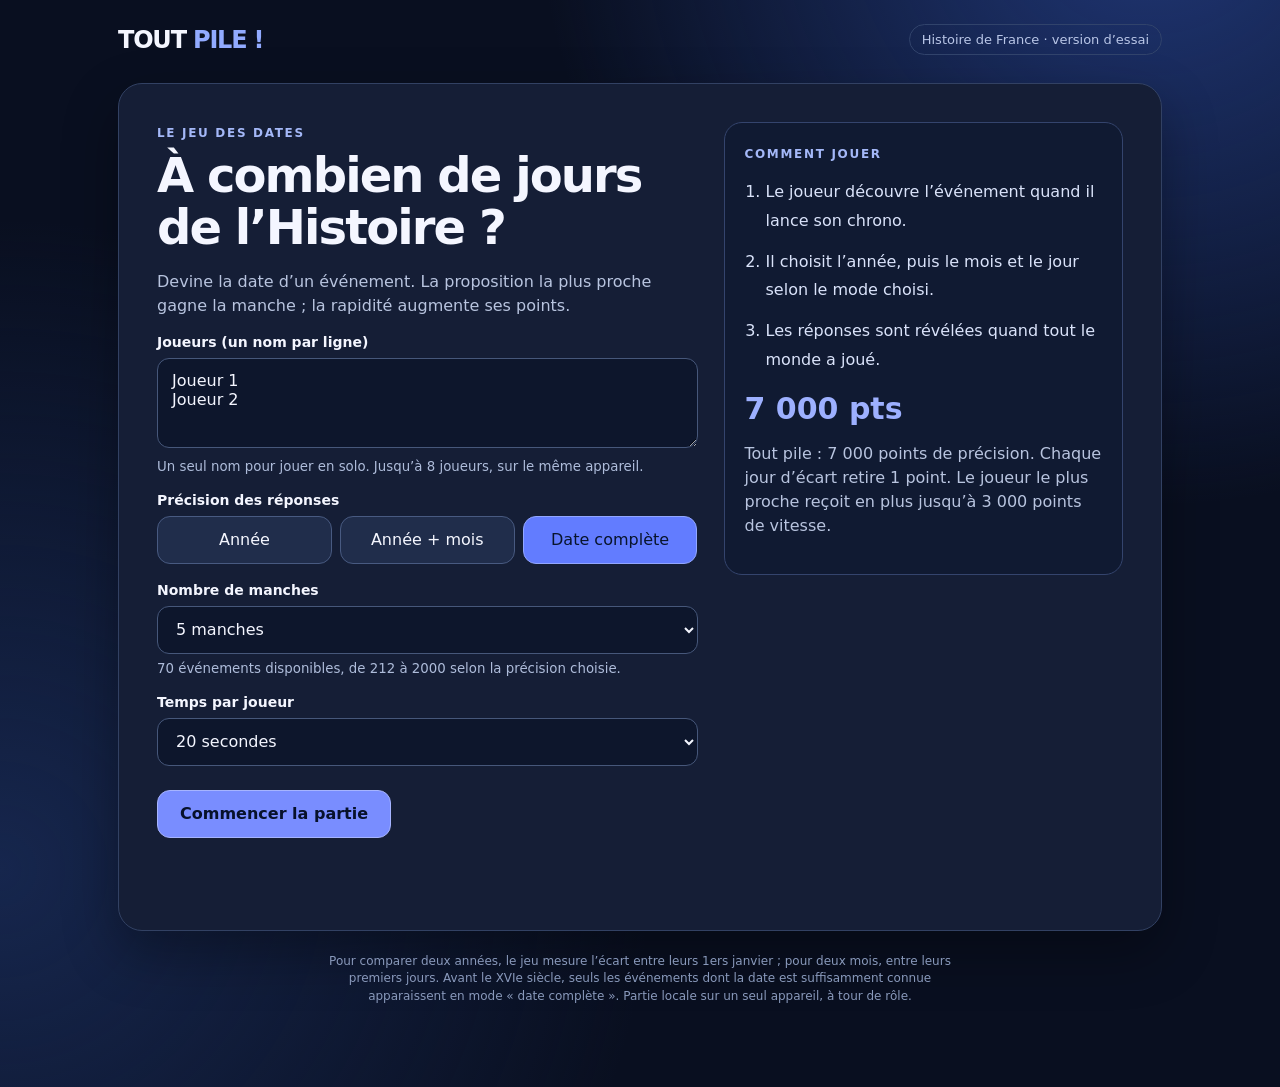
==== index.html @ 77038300 "Ajouter Tout pile avec 79 événements historiques sourcés" ====
<!doctype html>
<html lang="fr">
<head>
<meta charset="utf-8">
<meta name="viewport" content="width=device-width, initial-scale=1">
<title>Tout pile ! — Le jeu des dates de l’histoire de France</title>
<style>
:root{color-scheme:dark;font-family:Inter,system-ui,-apple-system,"Segoe UI",sans-serif;background:#090f20;color:#f4f6ff;font-synthesis:none}
*{box-sizing:border-box}body{margin:0;min-width:320px;background:radial-gradient(circle at 90% -10%,#203777 0,transparent 37%),radial-gradient(circle at 0 80%,#16264d 0,transparent 42%),#090f20;min-height:100vh}
button,input,select,textarea{font:inherit}button{cursor:pointer}button:disabled{cursor:not-allowed;opacity:.42}button:focus-visible,input:focus-visible,select:focus-visible,textarea:focus-visible{outline:3px solid #9db5ff;outline-offset:2px}
main{max-width:1080px;margin:auto;padding:24px 18px 60px}.mast{display:flex;align-items:center;justify-content:space-between;gap:12px;margin-bottom:28px}.logo{font-weight:900;font-size:24px;letter-spacing:-.05em}.logo b{color:#91aaff}.tag{font-size:13px;color:#b9c6e7;border:1px solid #31436b;border-radius:999px;padding:7px 12px}
.screen{display:none}.screen.active{display:block}.panel{background:#151e36;border:1px solid #324163;border-radius:24px;box-shadow:0 22px 55px #0005;padding:clamp(20px,4vw,38px)}h1{font-size:clamp(29px,5vw,48px);line-height:1.09;letter-spacing:-.04em;margin:8px 0 15px}h2{font-size:clamp(25px,4vw,36px);line-height:1.14;letter-spacing:-.035em;margin:10px 0 22px}h3{font-size:19px;margin:0 0 14px}.muted{color:#b8c4df;line-height:1.5}.eyebrow{text-transform:uppercase;letter-spacing:.14em;color:#a4b8f8;font-size:12px;font-weight:800}.cols{display:grid;grid-template-columns:minmax(0,1.15fr) minmax(260px,.85fr);gap:26px;align-items:start}.fields{display:grid;gap:18px}.field label{display:block;font-size:14px;font-weight:750;margin-bottom:8px}.field small{display:block;color:#aebcda;margin-top:7px}.field input,.field textarea,.field select{width:100%;color:#f4f6ff;background:#0d162c;border:1px solid #46577a;border-radius:12px;padding:12px 14px;min-height:48px}.field textarea{height:90px;resize:vertical}.options{display:grid;grid-template-columns:repeat(3,minmax(0,1fr));gap:8px}.chip,.key,.part,.secondary,.primary{border-radius:13px;border:1px solid #485a81;background:#202d4b;color:#f5f7ff;min-height:48px;padding:10px 12px;transition:background .14s,transform .14s}.chip:hover,.key:hover,.part:hover,.secondary:hover{background:#30416c}.chip[aria-pressed=true],.part[aria-pressed=true],.key[aria-pressed=true]{background:#627cff;border-color:#91a6ff;color:#08142c}.primary{background:#798dff;border:1px solid #a6b4ff;color:#07112b;font-weight:850;padding:12px 22px}.primary:hover{background:#9baaff}.secondary{font-weight:700}.actions{display:flex;flex-wrap:wrap;gap:10px;margin-top:24px;align-items:center}.intro-card{background:#101a32;border:1px solid #34446d;border-radius:18px;padding:20px}.intro-card ol{padding-left:21px;line-height:1.8;color:#dae3fa}.intro-card li+li{margin-top:12px}.score-sample{font-size:30px;font-weight:900;color:#9db0ff}.counterline{display:flex;flex-wrap:wrap;gap:10px;justify-content:space-between;align-items:center;color:#bdc9e7;font-size:14px}.event{font-size:clamp(26px,5vw,48px);font-weight:850;line-height:1.14;letter-spacing:-.035em;max-width:780px;margin:22px 0 30px}.center{max-width:650px;margin:0 auto}.ready{text-align:center;padding:55px 10px}.ready .avatar{display:grid;place-items:center;width:76px;height:76px;border-radius:24px;background:#304577;margin:0 auto 18px;font-size:33px}.ready p{max-width:490px;margin:0 auto 24px}.ready strong{color:#fff}.game-head{display:flex;justify-content:space-between;gap:15px;align-items:flex-start;flex-wrap:wrap}.time{font-variant-numeric:tabular-nums;font-size:28px;font-weight:900;color:#b7c6ff}.time.urgent{color:#ffadab}.meter{height:9px;border-radius:99px;background:#34415f;overflow:hidden;margin:16px 0 12px}.meter-fill{height:100%;width:100%;background:#8fa3ff;transition:width .1s linear}.meter-fill.urgent{background:#fb8687}.score-ceiling{text-align:right;font-variant-numeric:tabular-nums;color:#b9c8ef;font-size:14px}.score-ceiling strong{color:#f5f7ff}.parts{display:grid;grid-template-columns:repeat(3,minmax(0,1fr));gap:9px;margin:20px 0}.part{text-align:left;display:flex;flex-direction:column;gap:5px}.part span{color:inherit;opacity:.75;font-size:13px}.part b{font-size:20px;white-space:nowrap;overflow:hidden;text-overflow:ellipsis}.picker{background:#101a31;border:1px solid #334365;border-radius:20px;padding:16px}.picker p{margin:0 0 15px;font-weight:700}.grid{display:grid;gap:8px}.grid.year{grid-template-columns:repeat(3,minmax(0,1fr));max-width:350px;margin:auto}.grid.month{grid-template-columns:repeat(4,minmax(0,1fr))}.grid.day{grid-template-columns:repeat(7,minmax(0,1fr))}.key{font-weight:750;font-size:18px;min-width:0}.month .key{font-size:14px}.day .key{padding:8px 2px}.grid .key[data-soft]{font-size:14px;font-weight:650}.game-bottom{display:flex;justify-content:space-between;align-items:center;gap:12px;flex-wrap:wrap;margin-top:18px}.feedback{color:#ffb9b9;font-weight:700;min-height:1.4em}.pill{border:1px solid #4b619a;background:#273c74;color:#dce6ff;padding:5px 10px;border-radius:99px;font-size:13px;font-weight:800}.results-table{width:100%;border-collapse:collapse;margin-top:10px}.results-table th,.results-table td{padding:12px 8px;border-bottom:1px solid #344361;text-align:left}.results-table th{color:#afbede;font-size:13px}.results-table td:last-child,.results-table th:last-child{text-align:right;font-variant-numeric:tabular-nums}.results-table tr.winner{background:#293e64}.results-table .who{font-weight:750}.result-note{margin:12px 0;color:#b7c5e1}.answer{font-size:clamp(29px,6vw,52px);font-weight:900;color:#b3c1ff;letter-spacing:-.04em}.source{font-size:13px;color:#aebfe6}.source a{color:#aebfff}.board{display:flex;gap:7px;flex-wrap:wrap;margin-top:24px}.board span{background:#202e50;border:1px solid #455984;border-radius:99px;padding:8px 12px;color:#d9e3fa;font-variant-numeric:tabular-nums}.board b{color:white}.final-crown{font-size:45px;margin:4px 0 8px}.foot{text-align:center;color:#8999bb;font-size:12px;margin:22px auto;max-width:660px;line-height:1.45}
@media(max-width:700px){.cols{grid-template-columns:1fr}.intro-card{display:none}.grid.month{grid-template-columns:repeat(3,minmax(0,1fr))}.grid.day{grid-template-columns:repeat(7,minmax(0,1fr))}.mast{margin-bottom:18px}}
@media(max-width:420px){main{padding:12px 10px 40px}.panel{border-radius:17px;padding:17px}.tag{font-size:11px}.chip{font-size:13px;padding:8px 5px}.grid.day{grid-template-columns:repeat(5,minmax(0,1fr))}.grid.month{grid-template-columns:repeat(3,minmax(0,1fr))}.key{min-height:45px}.part{padding:9px 7px}.part b{font-size:17px}.results-table th,.results-table td{font-size:13px;padding:10px 4px}}
</style>
</head>
<body>
<main>
  <div class="mast"><div class="logo">TOUT <b>PILE !</b></div><span class="tag">Histoire de France · version d’essai</span></div>
  <section id="setup" class="screen active" aria-label="Préparer une partie">
    <div class="panel cols"><div><span class="eyebrow">Le jeu des dates</span><h1>À combien de jours de l’Histoire ?</h1><p class="muted">Devine la date d’un événement. La proposition la plus proche gagne la manche ; la rapidité augmente ses points.</p>
      <div class="fields">
        <div class="field"><label for="players">Joueurs (un nom par ligne)</label><textarea id="players" maxlength="180">Joueur 1
Joueur 2</textarea><small>Un seul nom pour jouer en solo. Jusqu’à 8 joueurs, sur le même appareil.</small></div>
        <div class="field"><label>Précision des réponses</label><div class="options" id="mode-options" role="group" aria-label="Précision des réponses"><button type="button" class="chip" data-mode="year" aria-pressed="false">Année</button><button type="button" class="chip" data-mode="month" aria-pressed="false">Année + mois</button><button type="button" class="chip" data-mode="day" aria-pressed="true">Date complète</button></div></div>
        <div class="field"><label for="round-count">Nombre de manches</label><select id="round-count"><option value="3">3 manches</option><option value="5" selected>5 manches</option><option value="8">8 manches</option><option value="12">12 manches</option></select><small id="bank-count"></small></div>
        <div class="field"><label for="duration">Temps par joueur</label><select id="duration"><option value="15">15 secondes</option><option value="20" selected>20 secondes</option><option value="30">30 secondes</option></select></div>
      </div><div class="actions"><button id="begin" class="primary" type="button">Commencer la partie</button></div><p class="feedback" id="setup-feedback" role="alert"></p>
    </div><aside class="intro-card"><span class="eyebrow">Comment jouer</span><ol><li>Le joueur découvre l’événement quand il lance son chrono.</li><li>Il choisit l’année, puis le mois et le jour selon le mode choisi.</li><li>Les réponses sont révélées quand tout le monde a joué.</li></ol><div class="score-sample">7 000 pts</div><p class="muted">Tout pile : 7 000 points de précision. Chaque jour d’écart retire 1 point. Le joueur le plus proche reçoit en plus jusqu’à 3 000 points de vitesse.</p></aside></div>
  </section>
  <section id="ready" class="screen" aria-label="Passage au joueur suivant"><div class="panel center ready"><div class="avatar" aria-hidden="true">⌛</div><span class="eyebrow" id="ready-progress"></span><h2 id="ready-player"></h2><p class="muted">L’événement est caché. Prends la souris, puis lance la manche quand tu es prêt. Le chrono démarre à cet instant.</p><button id="reveal" class="primary" type="button">Découvrir l’événement</button></div></section>
  <section id="game" class="screen" aria-label="Répondre à la question"><div class="panel center">
    <div class="game-head"><div><span class="eyebrow" id="game-progress"></span><div class="muted" id="game-player"></div></div><div class="time" id="time" aria-label="Temps restant">20,0 s</div></div>
    <div class="meter" role="progressbar" aria-label="Temps restant" aria-valuemin="0" aria-valuemax="20" aria-valuenow="20" id="meter"><div class="meter-fill" id="meter-fill"></div></div><div class="score-ceiling">Maximum si tout pile : <strong id="ceiling">10 000</strong> pts</div>
    <div class="event" id="event"></div><div class="parts" id="parts"><button type="button" class="part" data-part="year" aria-pressed="true"><span>Année</span><b id="year-value">· · · ·</b></button><button type="button" class="part" data-part="month" aria-pressed="false"><span>Mois</span><b id="month-value">—</b></button><button type="button" class="part" data-part="day" aria-pressed="false"><span>Jour</span><b id="day-value">—</b></button></div>
    <div class="picker"><p id="picker-label"></p><div class="grid year" id="picker-grid"></div></div>
    <div class="game-bottom"><span class="muted" id="mode-hint"></span><button id="submit" class="primary" type="button" disabled>Valider ma réponse</button></div><div class="feedback" id="game-feedback" role="alert"></div>
  </div></section>
  <section id="reveal-screen" class="screen" aria-label="Résultats de la manche"><div class="panel"><span class="eyebrow" id="reveal-progress"></span><h2 id="reveal-event"></h2><div class="muted">La bonne réponse</div><div class="answer" id="answer"></div><p class="source" id="source"></p><h3>Résultats de la manche</h3><div style="overflow-x:auto"><table class="results-table"><thead><tr><th>Joueur</th><th>Proposition</th><th>Écart</th><th>Points</th></tr></thead><tbody id="results-body"></tbody></table></div><p class="result-note" id="result-note"></p><div class="board" id="board"></div><div class="actions"><button id="next" class="primary" type="button">Manche suivante</button><button class="secondary restart" type="button">Nouvelle partie</button></div></div></section>
  <section id="final" class="screen" aria-label="Classement final"><div class="panel center"><div class="final-crown" aria-hidden="true">🏆</div><span class="eyebrow">Partie terminée</span><h2 id="final-title"></h2><div style="overflow-x:auto"><table class="results-table"><thead><tr><th>Place</th><th>Joueur</th><th>Points</th></tr></thead><tbody id="final-body"></tbody></table></div><div class="actions"><button class="primary restart" type="button">Rejouer</button></div></div></section>
  <p class="foot">Pour comparer deux années, le jeu mesure l’écart entre leurs 1ers janvier ; pour deux mois, entre leurs premiers jours. Avant le XVIe siècle, seuls les événements dont la date est suffisamment connue apparaissent en mode « date complète ». Partie locale sur un seul appareil, à tour de rôle.</p>
</main>
<script>
(()=>{'use strict';
const MONTHS=['janvier','février','mars','avril','mai','juin','juillet','août','septembre','octobre','novembre','décembre'];
const EVENTS=[
{title:'Édit de Caracalla accordant la citoyenneté romaine aux hommes libres de l’Empire, y compris en Gaule',date:[212,null,null],url:'https://catalogue.bnf.fr/ark:/12148/cb12515366g'},
{title:'Bataille des Champs catalauniques en Gaule contre les Huns',date:[451,null,null],url:'https://actions-recherche.bnf.fr/bnf/anirw3.nsf/IX01/A2016000283_les-temps-merovingiens'},
{title:'Victoire de Clovis à la bataille de Vouillé',date:[507,null,null],url:'https://catalogue.bnf.fr/ark:/12148/cb427528569'},
{title:'Couronnement impérial de Charlemagne à Rome',date:[800,12,25],url:'https://expositions.bnf.fr/rouge/bande/grand/116.htm'},
{title:'Traité de Verdun partageant l’Empire carolingien',date:[843,8,null],url:'https://catalogue.bnf.fr/ark:/12148/cb12011222r'},
{title:'Élection d’Hugues Capet comme roi des Francs',date:[987,6,null],url:'https://catalogue.bnf.fr/ark:/12148/cb12011222r'},
{title:'Victoire de Philippe Auguste à Bouvines',date:[1214,7,27],url:'https://catalogue.bnf.fr/ark:/12148/cb119864858'},
{title:'Levée du siège d’Orléans par les forces de Jeanne d’Arc',date:[1429,5,8],url:'https://gallica.bnf.fr/ark:/12148/bpt6k5492922r.pdf'},
{title:'Sacre de Charles VII à Reims',date:[1429,7,17],url:'https://gallica.bnf.fr/ark:/12148/bpt6k5492922r.pdf'},
{title:'Exécution de Jeanne d’Arc à Rouen',date:[1431,5,30],url:'https://essentiels.bnf.fr/fr/article/6e6e48ab-6af5-4e58-8167-e2914a0b0098-guerre-cent-ans'},
{title:'Victoire française à la bataille de Castillon',date:[1453,7,17],url:'https://catalogue.bnf.fr/ark:/12148/cb11943274h'},
{title:'Ordonnance de Villers-Cotterêts sur la langue des actes de justice',date:[1539,null,null],url:'https://www.assemblee-nationale.fr/dyn/docs/PIONANR5L15B4003.raw'},
{title:'Début du massacre de la Saint-Barthélemy à Paris',date:[1572,8,24],url:'https://catalogue.bnf.fr/ark:/12148/cb459357443'},
{title:'Édit de Nantes signé par Henri IV',date:[1598,4,null],url:'https://www.assemblee-nationale.fr/histoire/eglise-etat/edit-nantes.asp'},
{title:'Installation de la Cour de Louis XIV à Versailles',date:[1682,5,6],url:'https://www.chateauversailles.fr/decouvrir/histoire/grandes-dates/versailles-capitale-royaume'},
{title:'Mort de Louis XIV à Versailles',date:[1715,9,1],url:'https://www.chateauversailles.fr/decouvrir/histoire/les-grandes-dates/mort-louis-xiv'},
{title:'Ouverture des États généraux à Versailles',date:[1789,5,5],url:'https://www.assemblee-nationale.fr/dyn/histoire-et-patrimoine/revolution-francaise/assemblee-nationale-constituante'},
{title:'Serment du Jeu de paume',date:[1789,6,20],url:'https://www2.assemblee-nationale.fr/decouvrir-l-assemblee/juniors/histoire/1789-1799-la-revolution-francaise'},
{title:'Prise de la Bastille à Paris',date:[1789,7,14],url:'https://www.elysee.fr/la-presidence/la-fete-nationale-du-14-juillet'},
{title:'Nuit de l’abolition des droits féodaux à l’Assemblée constituante',date:[1789,8,4],url:'https://www2.assemblee-nationale.fr/decouvrir-l-assemblee/juniors/histoire/1789-1799-la-revolution-francaise'},
{title:'Adoption de la Déclaration des droits de l’homme et du citoyen',date:[1789,8,26],url:'https://www.elysee.fr/la-presidence/la-declaration-des-droits-de-l-homme-et-du-citoyen'},
{title:'Adoption de la première Constitution française',date:[1791,9,3],url:'https://www2.assemblee-nationale.fr/decouvrir-l-assemblee/juniors/histoire/1789-1799-la-revolution-francaise'},
{title:'Abolition de la royauté par la Convention nationale',date:[1792,9,21],url:'https://www.assemblee-nationale.fr/dyn/histoire-et-patrimoine/revolution-francaise/la-convention-nationale-et-la-fin-de-la-royaute'},
{title:'Exécution du roi Louis XVI',date:[1793,1,21],url:'https://www2.assemblee-nationale.fr/decouvrir-l-assemblee/juniors/histoire/1789-1799-la-revolution-francaise'},
{title:'Coup d’État du 18 Brumaire de Napoléon Bonaparte',date:[1799,11,9],url:'https://www2.assemblee-nationale.fr/decouvrir-l-assemblee/juniors/histoire/1789-1799-la-revolution-francaise'},
{title:'Instauration du Premier Empire par sénatus-consulte',date:[1804,5,18],url:'https://www.assemblee-nationale.fr/dyn/histoire-et-patrimoine/consulat-et-premier-empire/du-consulat-a-l-empire'},
{title:'Sacre de Napoléon Ier à Notre-Dame de Paris',date:[1804,12,2],url:'https://www.assemblee-nationale.fr/dyn/histoire-et-patrimoine/consulat-et-premier-empire/du-consulat-a-l-empire'},
{title:'Fin de la monarchie de Juillet et abdication de Louis-Philippe',date:[1848,2,24],url:'https://www.assemblee-nationale.fr/gouv_parl/regimes.asp'},
{title:'Proclamation de la IIIe République',date:[1870,9,4],url:'https://www.elysee.fr/la-presidence/la-fete-nationale-du-14-juillet'},
{title:'Loi Jules Ferry rendant l’enseignement primaire public gratuit',date:[1881,6,16],url:'https://www.assemblee-nationale.fr/13/rapports/r0420.asp'},
{title:'Loi rendant l’instruction primaire obligatoire et laïque',date:[1882,3,28],url:'https://www.assemblee-nationale.fr/13/rapports/r0420.asp'},
{title:'Loi de séparation des Églises et de l’État',date:[1905,12,9],url:'https://www.assemblee-nationale.fr/dyn/histoire/separation-des-eglises-et-de-l-etat/1905-l-aboutissement-d-un-long-processus'},
{title:'Début de la bataille de Verdun',date:[1916,2,21],url:'https://www.cheminsdememoire.gouv.fr/fr/1916-02-21-debut-de-la-bataille-de-verdun'},
{title:'Signature de l’armistice mettant fin aux combats de la Première Guerre mondiale',date:[1918,11,11],url:'https://www.cheminsdememoire.gouv.fr/fr/memorial-de-l-armistice'},
{title:'Signature du traité de Versailles après la Première Guerre mondiale',date:[1919,6,28],url:'https://www.cheminsdememoire.gouv.fr/fr/1919-06-28-signature-versailles-dans-la-galerie-des-glaces-du-traite-de-paix-lalsace-lorraine-e'},
{title:'Signature des accords de Matignon lors du Front populaire',date:[1936,6,7],url:'https://www.vie-publique.fr/lettre_essentiel/37'},
{title:'Appel radiodiffusé du général de Gaulle depuis Londres',date:[1940,6,18],url:'https://www.cheminsdememoire.gouv.fr/fr/18-juin-1940-commemoration-de-l-appel-du-general-de-gaulle'},
{title:'Ordonnance accordant le droit de vote aux femmes françaises',date:[1944,4,21],url:'https://www.assemblee-nationale.fr/dyn/histoire-et-patrimoine/deuxieme-guerre-mondiale'},
{title:'Débarquement allié en Normandie',date:[1944,6,6],url:'https://www.cheminsdememoire.gouv.fr/fr/revue/1944-operation-overlord'},
{title:'Libération de Paris',date:[1944,8,25],url:'https://www.cheminsdememoire.gouv.fr/de/node/179'},
{title:'Signature de l’acte définitif de la capitulation allemande à Berlin',date:[1945,5,8],url:'https://www.cheminsdememoire.gouv.fr/fr/8-mai-1945-le-stylo-de-la-capitulation'},
{title:'Promulgation de la Constitution de la Ve République',date:[1958,10,4],url:'https://www.elysee.fr/la-presidence/les-institutions-de-la-cinquieme-republique'},
{title:'Signature des accords d’Évian',date:[1962,3,18],url:'https://www.vie-publique.fr/parole-dexpert/284385-cetait-le-18-mars-1962-la-signature-des-accords-devian'},
{title:'Élection de François Mitterrand à la présidence de la République',date:[1981,5,10],url:'https://www.vie-publique.fr/eclairage/24151-election-presidentielle-1981-ses-specificites'},
{title:'Loi abolissant la peine de mort en France',date:[1981,10,9],url:'https://www.vie-publique.fr/discours/192675-declaration-de-m-raymond-forni-president-de-lassemblee-nationale-en'},
{title:'Référendum approuvant le passage au quinquennat présidentiel',date:[2000,9,24],url:'https://www.vie-publique.fr/questions-reponses/290760-le-referendum-en-france-en-sept-questions'}
,{title:'Appel à la première croisade lors du concile de Clermont',date:[1095,11,27],url:'https://nouveautes-editeurs.bnf.fr/accueil?id_declaration=10000001284927&titre_livre=Le_Chevalier_du_Pape'}
,{title:'Arrestation des Templiers ordonnée par Philippe le Bel',date:[1307,10,13],url:'https://catalogue.bnf.fr/ark:/12148/cb46982049b'}
,{title:'Début conventionnel de la guerre de Cent Ans',date:[1337,null,null],url:'https://essentiels.bnf.fr/fr/article/6e6e48ab-6af5-4e58-8167-e2914a0b0098-guerre-cent-ans'}
,{title:'Défaite de la flotte française à la bataille de l’Écluse',date:[1340,6,24],url:'https://essentiels.bnf.fr/fr/livre-feuilleter/03e271f1-c313-4130-bb2f-f65edb3fde9d-jean-froissart-chroniques'}
,{title:'Défaite française à la bataille de Crécy',date:[1346,8,26],url:'https://essentiels.bnf.fr/fr/livre-feuilleter/03e271f1-c313-4130-bb2f-f65edb3fde9d-jean-froissart-chroniques'}
,{title:'Arrivée de la peste noire à Marseille',date:[1347,11,null],url:'https://essentiels.bnf.fr/fr/article/6e6e48ab-6af5-4e58-8167-e2914a0b0098-guerre-cent-ans'}
,{title:'Défaite de Jean II le Bon à la bataille de Poitiers',date:[1356,9,19],url:'https://catalogue.bnf.fr/ark:/12148/cb12473591t'}
,{title:'Défaite française à la bataille d’Azincourt',date:[1415,10,25],url:'https://essentiels.bnf.fr/fr/article/6e6e48ab-6af5-4e58-8167-e2914a0b0098-guerre-cent-ans'}
,{title:'Défaite et capture de François Ier à la bataille de Pavie',date:[1525,2,24],url:'https://multimedia-ext.bnf.fr/pdf/FP_Marignan.pdf'}
,{title:'Assassinat d’Henri IV par Ravaillac',date:[1610,5,14],url:'https://www.chateauversailles.fr/decouvrir/histoire/grands-personnages/louis-xiii'}
,{title:'Édit de Fontainebleau révoquant l’édit de Nantes',date:[1685,10,18],url:'https://passerelles.essentiels.bnf.fr/fr/chronologie/article/86a8ea57-cf00-4c23-8d1a-939d0e519331-revocation-edit-nantes'}
,{title:'Fête de la Fédération au Champ-de-Mars',date:[1790,7,14],url:'https://www.assemblee-nationale.fr/13/rap-info/i1262.asp'}
,{title:'Arrestation de la famille royale à Varennes',date:[1791,6,21],url:'https://www.assemblee-nationale.fr/14/evenements/220-ans-republique.asp'}
,{title:'Prise du palais des Tuileries lors de l’insurrection parisienne',date:[1792,8,10],url:'https://www.assemblee-nationale.fr/13/rap-info/i1262.asp'}
,{title:'Arrestation de Robespierre le 9 thermidor',date:[1794,7,27],url:'https://passerelles.essentiels.bnf.fr/fr/chronologie/article/679b299d-3a63-4d85-8320-33eebf7023d1-terreur'}
,{title:'Promulgation du Code civil des Français',date:[1804,3,21],url:'https://www.assemblee-nationale.fr/dyn/histoire-et-patrimoine/consulat-et-premier-empire/la-codification-juridique'}
,{title:'Victoire de Napoléon à la bataille d’Austerlitz',date:[1805,12,2],url:'https://www.cheminsdememoire.gouv.fr/fr/chapitre-1-la-revolution-francaise-et-lempire-une-nouvelle-conception-de-la-nation'}
,{title:'Défaite de Napoléon à la bataille de Waterloo',date:[1815,6,18],url:'https://catalogue.bnf.fr/ark:/12148/cb180990489'}
,{title:'Décret instaurant le suffrage universel masculin',date:[1848,3,5],url:'https://www2.assemblee-nationale.fr/decouvrir-l-assemblee/histoire/le-suffrage-universel/la-republique-et-le-suffrage-universel/1848-la-deuxieme-republique-met-en-place-le-suffrage-universel-masculin'}
,{title:'Coup d’État de Louis-Napoléon Bonaparte',date:[1851,12,2],url:'https://www2.assemblee-nationale.fr/decouvrir-l-assemblee/histoire/le-suffrage-universel/la-republique-et-le-suffrage-universel/1848-la-deuxieme-republique-met-en-place-le-suffrage-universel-masculin'}
,{title:'Début de l’insurrection de la Commune de Paris',date:[1871,3,18],url:'https://www2.assemblee-nationale.fr/sycomore/fiche/8543'}
,{title:'Adoption de l’amendement Wallon qui ancre la IIIe République',date:[1875,1,30],url:'https://www.senat.fr/connaitre-le-senat/lhistoire-du-senat/dossiers-dhistoire/la-naissance-du-senat-republicain/30-janvier-1875-la-republique-a-une-voix-pres.html'}
,{title:'Loi autorisant la création des syndicats professionnels',date:[1884,3,21],url:'https://www.vie-publique.fr/files/rapport/pdf/285548.pdf'}
,{title:'Loi consacrant la liberté d’association',date:[1901,7,1],url:'https://www.vie-publique.fr/files/rapport/pdf/285548.pdf'}
,{title:'Début de la rafle du Vélodrome d’Hiver à Paris',date:[1942,7,16],url:'https://www.cheminsdememoire.gouv.fr/fr/revue/1942-un-tournant'}
,{title:'Première réunion du Conseil national de la Résistance',date:[1943,5,27],url:'https://www.cheminsdememoire.gouv.fr/fr/la-france-combattante'}
,{title:'Débarquement allié en Provence',date:[1944,8,15],url:'https://www.cheminsdememoire.gouv.fr/fr/15-aout-1944-operation-anvil-dragoon'}
,{title:'Promulgation de la Constitution de la IVe République',date:[1946,10,27],url:'https://www.assemblee-nationale.fr/dyn/histoire-et-patrimoine/quatrieme-republique/la-constitution-de-1946-et-l-instauration-de-la-ive-republique'}
,{title:'Chute du camp retranché français de Diên Biên Phu',date:[1954,5,7],url:'https://www.cheminsdememoire.gouv.fr/fr/le-monument-de-dien-bien-phu-vietnam'}
,{title:'Signature des traités de Rome instituant la CEE et Euratom',date:[1957,3,25],url:'https://www.assemblee-nationale.fr/dyn/histoire-et-patrimoine/quatrieme-republique'}
,{title:'Loi Veil relative à l’interruption volontaire de grossesse',date:[1975,1,17],url:'https://www.legifrance.gouv.fr/jorf/id/JORFTEXT000000700230'}
,{title:'Loi Informatique et Libertés',date:[1978,1,6],url:'https://www.cnil.fr/fr/le-cadre-national/la-loi-informatique-et-libertes'}
,{title:'Loi de décentralisation relative aux droits et libertés des collectivités',date:[1982,3,2],url:'https://www.vie-publique.fr/eclairage/126857-construction-de-lorganisation-territoriale-de-la-france-chronologie'}
];
const $=id=>document.getElementById(id);const screens=['setup','ready','game','reveal-screen','final'];
const fmt=n=>Math.round(n).toLocaleString('fr-FR');
let mode='day',players=[],deck=[],round=0,turn=0,duration=20,entry,answers=[],clockId=null,startedAt=0,submitted=false;
const modes={year:'Année',month:'Année + mois',day:'Date complète'};
function show(name){screens.forEach(id=>$(id).classList.toggle('active',id===name));window.scrollTo({top:0,behavior:'instant'});}
function shuffle(array){const copy=[...array];for(let i=copy.length-1;i>0;i--){const j=Math.floor(Math.random()*(i+1));[copy[i],copy[j]]=[copy[j],copy[i]];}return copy;}
function eligible(event){return mode==='year'||(event.date[1]!==null&&(mode==='month'||event.date[2]!==null));}
function period(year){return year<1000?0:year<1500?1:year<1789?2:year<1816?3:year<1914?4:5;}
function selectEvents(count){const periods=Array.from({length:6},()=>[]);EVENTS.filter(eligible).forEach(event=>periods[period(event.date[0])].push(event));periods.forEach((items,i)=>periods[i]=shuffle(items));const selected=[];while(selected.length<count){let added=false;for(const i of shuffle([0,1,2,3,4,5])){if(periods[i].length&&selected.length<count){selected.push(periods[i].pop());added=true;}}if(!added)break;}return selected;}
function updateBankCount(){$('bank-count').textContent=`${EVENTS.filter(eligible).length} événements disponibles, de 212 à 2000 selon la précision choisie.`;}
function utc(y,m,d){const date=new Date(0);date.setUTCHours(12,0,0,0);date.setUTCFullYear(y,m-1,d);return date.getTime();}
function daysInMonth(y,m){const date=new Date(utc(y,m+1,0));return date.getUTCDate();}
function dateText(date,precision=mode){if(!date)return 'Sans réponse';const [y,m,d]=date;return precision==='year'?String(y):precision==='month'?`${MONTHS[m-1]} ${y}`:`${d} ${MONTHS[m-1]} ${y}`;}
function distance(guess,actual){if(mode==='year')return Math.abs(utc(guess[0],1,1)-utc(actual[0],1,1))/86400000;if(mode==='month')return Math.abs(utc(guess[0],guess[1],1)-utc(actual[0],actual[1],1))/86400000;return Math.abs(utc(...guess)-utc(...actual))/86400000;}
function unit(value){return `jour${Math.abs(value)>1?'s':''}`;}
function resetEntry(){entry={year:'',month:null,day:null,part:'year'};submitted=false;$('game-feedback').textContent='';}
function valid(){const y=Number(entry.year);return entry.year.length===4&&y>=1&&y<=2026&&(mode==='year'||entry.month!==null&&(mode==='month'||entry.day!==null));}
function renderPicker(){const grid=$('picker-grid');grid.replaceChildren();const {part}=entry;
 $('picker-label').textContent=part==='year'?'Choisis les 4 chiffres de l’année':part==='month'?'Choisis le mois':'Choisis le jour';
 grid.className=`grid ${part}`;$('year-value').textContent=entry.year.padEnd(4,'·').split('').join(' ');$('month-value').textContent=entry.month?MONTHS[entry.month-1]:'—';$('day-value').textContent=entry.day||'—';
 for(const button of document.querySelectorAll('.part')){const p=button.dataset.part;button.hidden=(mode==='year'&&p!=='year')||(mode==='month'&&p==='day');button.disabled=(p!=='year'&&entry.year.length!==4)||(p==='day'&&!entry.month);button.setAttribute('aria-pressed',String(part===p));}
 $('parts').style.gridTemplateColumns=`repeat(${mode==='year'?1:mode==='month'?2:3},minmax(0,1fr))`;
 let labels=part==='year'?['1','2','3','4','5','6','7','8','9','Effacer','0','⌫ Reculer']:part==='month'?MONTHS:Array.from({length:daysInMonth(Number(entry.year),entry.month)},(_,i)=>String(i+1));
 labels.forEach((label,index)=>{const b=document.createElement('button');b.type='button';b.className='key';b.textContent=label;if(part==='year'&&index>=9)b.dataset.soft='true';if(part==='month')b.setAttribute('aria-pressed',String(entry.month===index+1));if(part==='day')b.setAttribute('aria-pressed',String(entry.day===index+1));b.addEventListener('click',()=>choose(part,label,index));grid.append(b);});
 $('submit').disabled=!valid()||submitted;
}
function choose(part,label,index){if(submitted)return;
 if(part==='year'){if(label==='Effacer')entry.year='';else if(label==='⌫ Reculer')entry.year=entry.year.slice(0,-1);else entry.year=entry.year.length<4?entry.year+label:label;entry.month=null;entry.day=null;if(entry.year.length===4&&Number(entry.year)>0&&Number(entry.year)<=2026&&mode!=='year')entry.part='month';}
 else if(part==='month'){entry.month=index+1;entry.day=null;if(mode==='day')entry.part='day';}
 else entry.day=index+1;
 renderPicker();
}
function bonus(seconds){return Math.round(3000*Math.max(0,1-seconds/10));}
function remaining(){return Math.max(0,duration-(performance.now()-startedAt)/1000);}
function tick(){if(submitted)return;const left=remaining();const elapsed=duration-left;$('time').textContent=left.toFixed(1).replace('.',',')+' s';$('time').classList.toggle('urgent',left<=5);$('meter').setAttribute('aria-valuenow',left.toFixed(1));$('meter-fill').style.width=(100*left/duration)+'%';$('meter-fill').classList.toggle('urgent',left<=5);$('ceiling').textContent=fmt(7000+bonus(elapsed));if(left<=0)submit(true);}
function ready(){resetEntry();$('ready-progress').textContent=`Manche ${round+1}/${deck.length} · ${modes[mode]}`;$('ready-player').textContent=`À toi, ${players[turn].name} !`;show('ready');}
function launch(){if(!$('ready').classList.contains('active'))return;const event=deck[round];$('game-progress').textContent=`Manche ${round+1}/${deck.length}`;$('game-player').textContent=`${players[turn].name} · ${modes[mode]}`;$('event').textContent=event.title;$('mode-hint').textContent=`${turn+1}/${players.length} · ${duration} secondes`;$('meter').setAttribute('aria-valuemax',duration);renderPicker();show('game');startedAt=performance.now();tick();clockId=setInterval(tick,100);}
function submit(timeout=false){if(submitted)return;if(!timeout&&!valid()){$('game-feedback').textContent='Complète la date avant de valider.';return;}submitted=true;clearInterval(clockId);clockId=null;const elapsed=timeout?duration:Math.min(duration,(performance.now()-startedAt)/1000);answers.push({player:turn,guess:timeout?null:[Number(entry.year),entry.month,entry.day],elapsed,bonus:timeout?0:bonus(elapsed)});turn++;if(turn<players.length)ready();else reveal();}
function td(tr,text,cls){const c=document.createElement('td');c.textContent=text;if(cls)c.className=cls;tr.append(c);}
function reveal(){const event=deck[round];const ranked=answers.map(a=>({...a,distance:a.guess?distance(a.guess,event.date):Infinity}));const best=Math.min(...ranked.map(x=>x.distance));
 ranked.sort((a,b)=>a.distance-b.distance||a.elapsed-b.elapsed);const winner=ranked.find(a=>Number.isFinite(a.distance));
 ranked.forEach(a=>{a.precision=Number.isFinite(a.distance)?Math.max(0,7000-a.distance):0;a.speed=a===winner?a.bonus:0;a.points=a.precision+a.speed;players[a.player].score+=a.points;});
 $('reveal-progress').textContent=`Manche ${round+1}/${deck.length} · ${modes[mode]}`;$('reveal-event').textContent=event.title;$('answer').textContent=dateText(event.date,event.date[2]!==null?'day':event.date[1]!==null?'month':'year');$('source').replaceChildren('Date : ',(()=>{const a=document.createElement('a');a.href=event.url;a.target='_blank';a.rel='noopener noreferrer';a.textContent='source historique';return a;})());
 const body=$('results-body');body.replaceChildren();ranked.forEach(a=>{const row=document.createElement('tr');if(a===winner)row.className='winner';td(row,players[a.player].name,'who');td(row,dateText(a.guess));td(row,Number.isFinite(a.distance)?`${fmt(a.distance)} ${unit(a.distance)}`:'—');td(row,a.speed?`${fmt(a.points)} (${fmt(a.precision)} + ${fmt(a.speed)} vitesse)`:fmt(a.points));body.append(row);});
 $('result-note').textContent=winner?`${players[winner.player].name} remporte la manche ${best===0?'avec un tout pile !':`à ${fmt(best)} ${unit(best)} près !`}`:'Personne n’a répondu à temps.';
 const board=$('board');board.replaceChildren();[...players].sort((a,b)=>b.score-a.score).forEach(p=>{const pill=document.createElement('span');const name=document.createElement('b');name.textContent=p.name;pill.append(name,` · ${fmt(p.score)} pts`);board.append(pill);});$('next').textContent=round===deck.length-1?'Voir le classement final':'Manche suivante';show('reveal-screen');}
function final(){const body=$('final-body');body.replaceChildren();const order=[...players].sort((a,b)=>b.score-a.score);order.forEach((p,i)=>{const row=document.createElement('tr');td(row,String(i+1));td(row,p.name,'who');td(row,fmt(p.score));body.append(row);});$('final-title').textContent=players.length===1?`Tu as marqué ${fmt(order[0].score)} points !`:`Victoire de ${order[0].name} !`;show('final');}
$('mode-options').addEventListener('click',e=>{const b=e.target.closest('button[data-mode]');if(!b)return;mode=b.dataset.mode;document.querySelectorAll('[data-mode]').forEach(x=>x.setAttribute('aria-pressed',String(x===b)));updateBankCount();});
$('begin').addEventListener('click',()=>{const names=$('players').value.split(/[\n,;]+/).map(x=>x.trim()).filter(Boolean);const unique=new Set(names.map(x=>x.toLocaleLowerCase('fr')));if(names.length<1||names.length>8||unique.size!==names.length){$('setup-feedback').textContent='Indique de 1 à 8 noms différents, un par ligne.';return;}$('setup-feedback').textContent='';players=names.map(name=>({name,score:0}));duration=Number($('duration').value);deck=selectEvents(Number($('round-count').value));round=0;turn=0;answers=[];ready();});
$('reveal').addEventListener('click',launch);$('parts').addEventListener('click',e=>{const b=e.target.closest('button[data-part]');if(!b||b.disabled)return;entry.part=b.dataset.part;renderPicker();});$('submit').addEventListener('click',()=>submit(false));
$('next').addEventListener('click',()=>{if(round>=deck.length-1){final();return;}round++;turn=0;answers=[];ready();});document.querySelectorAll('.restart').forEach(b=>b.addEventListener('click',()=>{clearInterval(clockId);clockId=null;show('setup');}));
updateBankCount();
})();
</script>
</body>
</html>
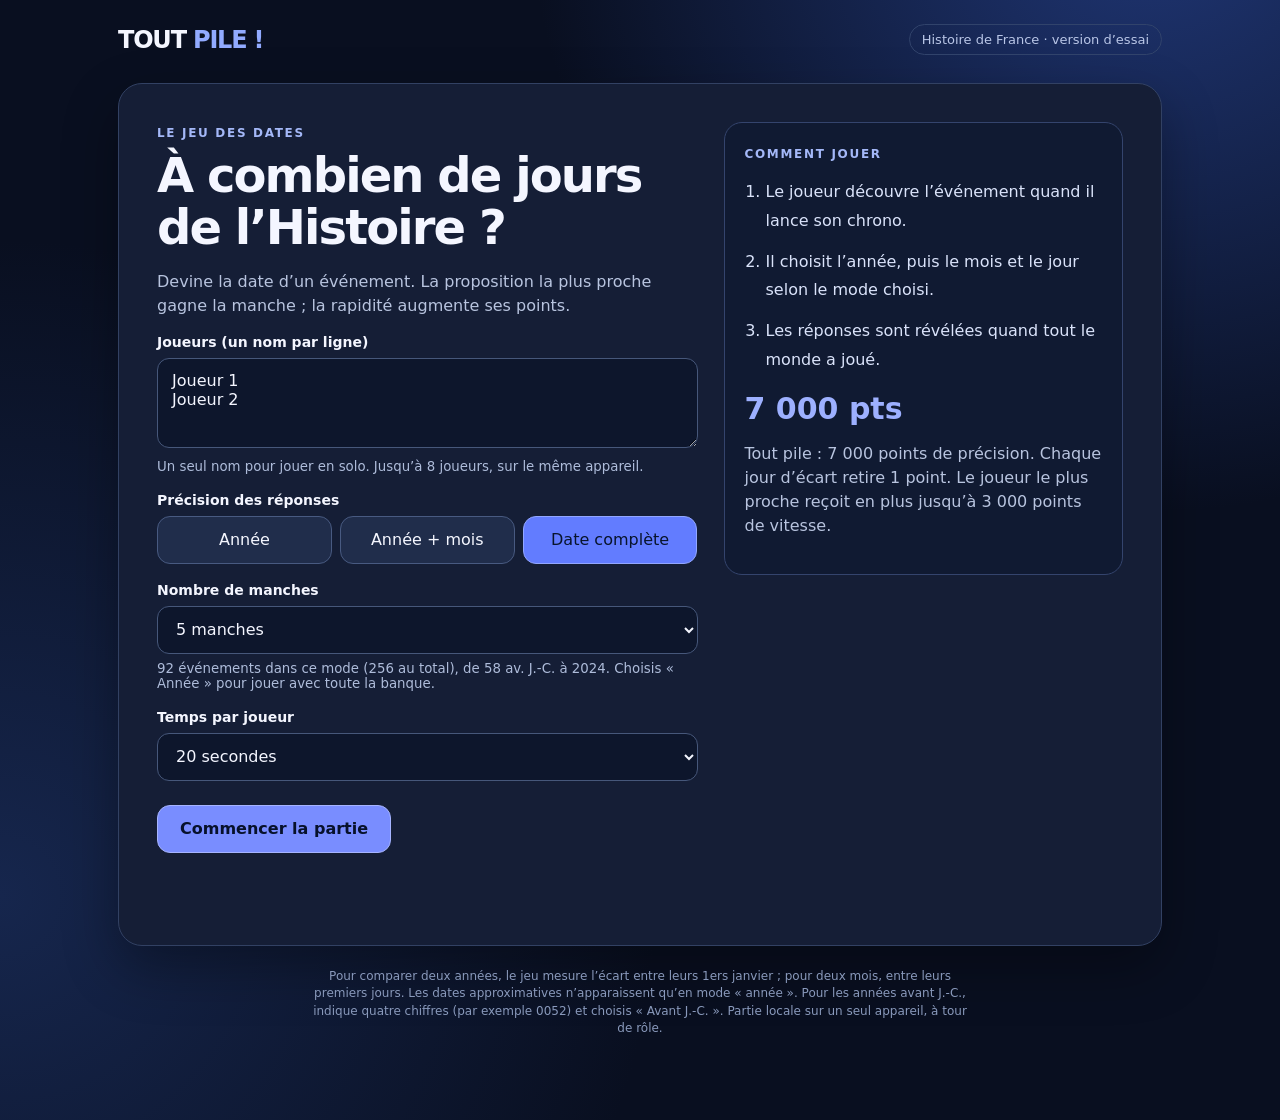
==== commit ca971597: "Intégrer les 200 entrées de la chronologie et la saisie avant J.-C." ====
--- a/index.html
+++ b/index.html
@@ -12,6 +12,7 @@
 .screen{display:none}.screen.active{display:block}.panel{background:#151e36;border:1px solid #324163;border-radius:24px;box-shadow:0 22px 55px #0005;padding:clamp(20px,4vw,38px)}h1{font-size:clamp(29px,5vw,48px);line-height:1.09;letter-spacing:-.04em;margin:8px 0 15px}h2{font-size:clamp(25px,4vw,36px);line-height:1.14;letter-spacing:-.035em;margin:10px 0 22px}h3{font-size:19px;margin:0 0 14px}.muted{color:#b8c4df;line-height:1.5}.eyebrow{text-transform:uppercase;letter-spacing:.14em;color:#a4b8f8;font-size:12px;font-weight:800}.cols{display:grid;grid-template-columns:minmax(0,1.15fr) minmax(260px,.85fr);gap:26px;align-items:start}.fields{display:grid;gap:18px}.field label{display:block;font-size:14px;font-weight:750;margin-bottom:8px}.field small{display:block;color:#aebcda;margin-top:7px}.field input,.field textarea,.field select{width:100%;color:#f4f6ff;background:#0d162c;border:1px solid #46577a;border-radius:12px;padding:12px 14px;min-height:48px}.field textarea{height:90px;resize:vertical}.options{display:grid;grid-template-columns:repeat(3,minmax(0,1fr));gap:8px}.chip,.key,.part,.secondary,.primary{border-radius:13px;border:1px solid #485a81;background:#202d4b;color:#f5f7ff;min-height:48px;padding:10px 12px;transition:background .14s,transform .14s}.chip:hover,.key:hover,.part:hover,.secondary:hover{background:#30416c}.chip[aria-pressed=true],.part[aria-pressed=true],.key[aria-pressed=true]{background:#627cff;border-color:#91a6ff;color:#08142c}.primary{background:#798dff;border:1px solid #a6b4ff;color:#07112b;font-weight:850;padding:12px 22px}.primary:hover{background:#9baaff}.secondary{font-weight:700}.actions{display:flex;flex-wrap:wrap;gap:10px;margin-top:24px;align-items:center}.intro-card{background:#101a32;border:1px solid #34446d;border-radius:18px;padding:20px}.intro-card ol{padding-left:21px;line-height:1.8;color:#dae3fa}.intro-card li+li{margin-top:12px}.score-sample{font-size:30px;font-weight:900;color:#9db0ff}.counterline{display:flex;flex-wrap:wrap;gap:10px;justify-content:space-between;align-items:center;color:#bdc9e7;font-size:14px}.event{font-size:clamp(26px,5vw,48px);font-weight:850;line-height:1.14;letter-spacing:-.035em;max-width:780px;margin:22px 0 30px}.center{max-width:650px;margin:0 auto}.ready{text-align:center;padding:55px 10px}.ready .avatar{display:grid;place-items:center;width:76px;height:76px;border-radius:24px;background:#304577;margin:0 auto 18px;font-size:33px}.ready p{max-width:490px;margin:0 auto 24px}.ready strong{color:#fff}.game-head{display:flex;justify-content:space-between;gap:15px;align-items:flex-start;flex-wrap:wrap}.time{font-variant-numeric:tabular-nums;font-size:28px;font-weight:900;color:#b7c6ff}.time.urgent{color:#ffadab}.meter{height:9px;border-radius:99px;background:#34415f;overflow:hidden;margin:16px 0 12px}.meter-fill{height:100%;width:100%;background:#8fa3ff;transition:width .1s linear}.meter-fill.urgent{background:#fb8687}.score-ceiling{text-align:right;font-variant-numeric:tabular-nums;color:#b9c8ef;font-size:14px}.score-ceiling strong{color:#f5f7ff}.parts{display:grid;grid-template-columns:repeat(3,minmax(0,1fr));gap:9px;margin:20px 0}.part{text-align:left;display:flex;flex-direction:column;gap:5px}.part span{color:inherit;opacity:.75;font-size:13px}.part b{font-size:20px;white-space:nowrap;overflow:hidden;text-overflow:ellipsis}.picker{background:#101a31;border:1px solid #334365;border-radius:20px;padding:16px}.picker p{margin:0 0 15px;font-weight:700}.grid{display:grid;gap:8px}.grid.year{grid-template-columns:repeat(3,minmax(0,1fr));max-width:350px;margin:auto}.grid.month{grid-template-columns:repeat(4,minmax(0,1fr))}.grid.day{grid-template-columns:repeat(7,minmax(0,1fr))}.key{font-weight:750;font-size:18px;min-width:0}.month .key{font-size:14px}.day .key{padding:8px 2px}.grid .key[data-soft]{font-size:14px;font-weight:650}.game-bottom{display:flex;justify-content:space-between;align-items:center;gap:12px;flex-wrap:wrap;margin-top:18px}.feedback{color:#ffb9b9;font-weight:700;min-height:1.4em}.pill{border:1px solid #4b619a;background:#273c74;color:#dce6ff;padding:5px 10px;border-radius:99px;font-size:13px;font-weight:800}.results-table{width:100%;border-collapse:collapse;margin-top:10px}.results-table th,.results-table td{padding:12px 8px;border-bottom:1px solid #344361;text-align:left}.results-table th{color:#afbede;font-size:13px}.results-table td:last-child,.results-table th:last-child{text-align:right;font-variant-numeric:tabular-nums}.results-table tr.winner{background:#293e64}.results-table .who{font-weight:750}.result-note{margin:12px 0;color:#b7c5e1}.answer{font-size:clamp(29px,6vw,52px);font-weight:900;color:#b3c1ff;letter-spacing:-.04em}.source{font-size:13px;color:#aebfe6}.source a{color:#aebfff}.board{display:flex;gap:7px;flex-wrap:wrap;margin-top:24px}.board span{background:#202e50;border:1px solid #455984;border-radius:99px;padding:8px 12px;color:#d9e3fa;font-variant-numeric:tabular-nums}.board b{color:white}.final-crown{font-size:45px;margin:4px 0 8px}.foot{text-align:center;color:#8999bb;font-size:12px;margin:22px auto;max-width:660px;line-height:1.45}
 @media(max-width:700px){.cols{grid-template-columns:1fr}.intro-card{display:none}.grid.month{grid-template-columns:repeat(3,minmax(0,1fr))}.grid.day{grid-template-columns:repeat(7,minmax(0,1fr))}.mast{margin-bottom:18px}}
 @media(max-width:420px){main{padding:12px 10px 40px}.panel{border-radius:17px;padding:17px}.tag{font-size:11px}.chip{font-size:13px;padding:8px 5px}.grid.day{grid-template-columns:repeat(5,minmax(0,1fr))}.grid.month{grid-template-columns:repeat(3,minmax(0,1fr))}.key{min-height:45px}.part{padding:9px 7px}.part b{font-size:17px}.results-table th,.results-table td{font-size:13px;padding:10px 4px}}
+.era-options{grid-template-columns:repeat(2,minmax(0,1fr));max-width:350px;margin:0 auto 14px}.era-options[hidden]{display:none}
 </style>
 </head>
 <body>
@@ -33,12 +34,12 @@
     <div class="game-head"><div><span class="eyebrow" id="game-progress"></span><div class="muted" id="game-player"></div></div><div class="time" id="time" aria-label="Temps restant">20,0 s</div></div>
     <div class="meter" role="progressbar" aria-label="Temps restant" aria-valuemin="0" aria-valuemax="20" aria-valuenow="20" id="meter"><div class="meter-fill" id="meter-fill"></div></div><div class="score-ceiling">Maximum si tout pile : <strong id="ceiling">10 000</strong> pts</div>
     <div class="event" id="event"></div><div class="parts" id="parts"><button type="button" class="part" data-part="year" aria-pressed="true"><span>Année</span><b id="year-value">· · · ·</b></button><button type="button" class="part" data-part="month" aria-pressed="false"><span>Mois</span><b id="month-value">—</b></button><button type="button" class="part" data-part="day" aria-pressed="false"><span>Jour</span><b id="day-value">—</b></button></div>
-    <div class="picker"><p id="picker-label"></p><div class="grid year" id="picker-grid"></div></div>
+    <div class="picker"><p id="picker-label"></p><div class="options era-options" id="era-options" role="group" aria-label="Ère de l’année"><button type="button" class="chip" data-era="CE" aria-pressed="true">Après J.-C.</button><button type="button" class="chip" data-era="BCE" aria-pressed="false">Avant J.-C.</button></div><div class="grid year" id="picker-grid"></div></div>
     <div class="game-bottom"><span class="muted" id="mode-hint"></span><button id="submit" class="primary" type="button" disabled>Valider ma réponse</button></div><div class="feedback" id="game-feedback" role="alert"></div>
   </div></section>
   <section id="reveal-screen" class="screen" aria-label="Résultats de la manche"><div class="panel"><span class="eyebrow" id="reveal-progress"></span><h2 id="reveal-event"></h2><div class="muted">La bonne réponse</div><div class="answer" id="answer"></div><p class="source" id="source"></p><h3>Résultats de la manche</h3><div style="overflow-x:auto"><table class="results-table"><thead><tr><th>Joueur</th><th>Proposition</th><th>Écart</th><th>Points</th></tr></thead><tbody id="results-body"></tbody></table></div><p class="result-note" id="result-note"></p><div class="board" id="board"></div><div class="actions"><button id="next" class="primary" type="button">Manche suivante</button><button class="secondary restart" type="button">Nouvelle partie</button></div></div></section>
   <section id="final" class="screen" aria-label="Classement final"><div class="panel center"><div class="final-crown" aria-hidden="true">🏆</div><span class="eyebrow">Partie terminée</span><h2 id="final-title"></h2><div style="overflow-x:auto"><table class="results-table"><thead><tr><th>Place</th><th>Joueur</th><th>Points</th></tr></thead><tbody id="final-body"></tbody></table></div><div class="actions"><button class="primary restart" type="button">Rejouer</button></div></div></section>
-  <p class="foot">Pour comparer deux années, le jeu mesure l’écart entre leurs 1ers janvier ; pour deux mois, entre leurs premiers jours. Avant le XVIe siècle, seuls les événements dont la date est suffisamment connue apparaissent en mode « date complète ». Partie locale sur un seul appareil, à tour de rôle.</p>
+  <p class="foot">Pour comparer deux années, le jeu mesure l’écart entre leurs 1ers janvier ; pour deux mois, entre leurs premiers jours. Les dates approximatives n’apparaissent qu’en mode « année ». Pour les années avant J.-C., indique quatre chiffres (par exemple 0052) et choisis « Avant J.-C. ». Partie locale sur un seul appareil, à tour de rôle.</p>
 </main>
 <script>
 (()=>{'use strict';
@@ -123,6 +124,185 @@
 ,{title:'Loi Veil relative à l’interruption volontaire de grossesse',date:[1975,1,17],url:'https://www.legifrance.gouv.fr/jorf/id/JORFTEXT000000700230'}
 ,{title:'Loi Informatique et Libertés',date:[1978,1,6],url:'https://www.cnil.fr/fr/le-cadre-national/la-loi-informatique-et-libertes'}
 ,{title:'Loi de décentralisation relative aux droits et libertés des collectivités',date:[1982,3,2],url:'https://www.vie-publique.fr/eclairage/126857-construction-de-lorganisation-territoriale-de-la-france-chronologie'}
+,// Début des événements issus de la chronologie transmise.
+{"title":"Début de la guerre des Gaules menée par Jules César","date":[-58,null,null],"url":"sources.html#ev-1","sourceLabel":"chronologie fournie","pdfRef":1},
+{"title":"Siège d’Alésia et reddition de Vercingétorix","date":[-52,null,null],"url":"sources.html#ev-2","sourceLabel":"chronologie fournie","pdfRef":2},
+{"title":"Victoire de Clovis sur Syagrius à Soissons","date":[486,null,null],"url":"sources.html#ev-4","sourceLabel":"chronologie fournie","pdfRef":4},
+{"title":"Baptême de Clovis (date traditionnellement retenue, discutée)","date":[496,null,null],"url":"https://essentiels.bnf.fr/fr/image/c5600824-088c-47ec-a3f4-263f4d20b645-grandes-chroniques-france-charles-v","approx":true,"pdfRef":5},
+{"title":"Bataille de Poitiers remportée par les forces de Charles Martel","date":[732,null,null],"url":"sources.html#ev-7","sourceLabel":"chronologie fournie","pdfRef":7},
+{"title":"Pépin le Bref devient roi des Francs","date":[751,null,null],"url":"sources.html#ev-8","sourceLabel":"chronologie fournie","pdfRef":8},
+{"title":"Serments de Strasbourg prêtés par Charles le Chauve et Louis le Germanique","date":[842,null,null],"url":"sources.html#ev-10","sourceLabel":"chronologie fournie","pdfRef":10},
+{"title":"Accord de Saint-Clair-sur-Epte entre Charles le Simple et Rollon","date":[911,null,null],"url":"sources.html#ev-12","sourceLabel":"chronologie fournie","pdfRef":12},
+{"title":"Guillaume de Normandie conquiert l’Angleterre","date":[1066,null,null],"url":"sources.html#ev-14","sourceLabel":"chronologie fournie","pdfRef":14},
+{"title":"Mariage d’Aliénor d’Aquitaine et de Louis VII","date":[1137,null,null],"url":"sources.html#ev-16","sourceLabel":"chronologie fournie","pdfRef":16},
+{"title":"Vers 1140, Suger lance la reconstruction de l’abbatiale de Saint-Denis","date":[1140,null,null],"url":"sources.html#ev-17","sourceLabel":"chronologie fournie","approx":true,"pdfRef":17},
+{"title":"Début traditionnellement retenu de la construction de Notre-Dame de Paris","date":[1163,null,null],"url":"sources.html#ev-18","sourceLabel":"chronologie fournie","approx":true,"pdfRef":18},
+{"title":"Avènement de Philippe Auguste","date":[1180,null,null],"url":"sources.html#ev-19","sourceLabel":"chronologie fournie","pdfRef":19},
+{"title":"Conquête de la Normandie par Philippe Auguste","date":[1204,null,null],"url":"sources.html#ev-20","sourceLabel":"chronologie fournie","pdfRef":20},
+{"title":"Début de la croisade contre les Albigeois","date":[1209,null,null],"url":"sources.html#ev-21","sourceLabel":"chronologie fournie","pdfRef":21},
+{"title":"Traité de Meaux-Paris mettant fin à la croisade contre les Albigeois","date":[1229,null,null],"url":"sources.html#ev-23","sourceLabel":"chronologie fournie","pdfRef":23},
+{"title":"Consécration de la Sainte-Chapelle à Paris","date":[1248,4,26],"url":"https://www.monuments-nationaux.fr/editions-du-patrimoine/les-ouvrages/l-architecte-du-palais.-le-mystere-de-la-sainte-chapelle","pdfRef":24},
+{"title":"Vers 1257, fondation du collège de la Sorbonne","date":[1257,null,null],"url":"sources.html#ev-25","sourceLabel":"chronologie fournie","approx":true,"pdfRef":25},
+{"title":"Mort de Louis IX à Tunis","date":[1270,null,null],"url":"sources.html#ev-26","sourceLabel":"chronologie fournie","pdfRef":26},
+{"title":"Première réunion des États généraux convoqués par Philippe le Bel","date":[1302,null,null],"url":"sources.html#ev-27","sourceLabel":"chronologie fournie","pdfRef":27},
+{"title":"Attentat d’Anagni contre le pape Boniface VIII","date":[1303,null,null],"url":"sources.html#ev-28","sourceLabel":"chronologie fournie","pdfRef":28},
+{"title":"Installation de la papauté à Avignon","date":[1309,null,null],"url":"sources.html#ev-30","sourceLabel":"chronologie fournie","pdfRef":30},
+{"title":"Mort de Philippe le Bel","date":[1314,null,null],"url":"sources.html#ev-31","sourceLabel":"chronologie fournie","pdfRef":31},
+{"title":"Avènement de Philippe VI de Valois après la fin des Capétiens directs","date":[1328,null,null],"url":"sources.html#ev-32","sourceLabel":"chronologie fournie","pdfRef":32},
+{"title":"Propagation de la peste noire en France","date":[1348,null,null],"url":"sources.html#ev-35","sourceLabel":"chronologie fournie","pdfRef":35},
+{"title":"Traité de Brétigny entre la France et l’Angleterre","date":[1360,null,null],"url":"sources.html#ev-37","sourceLabel":"chronologie fournie","pdfRef":37},
+{"title":"Première crise de folie de Charles VI","date":[1392,null,null],"url":"sources.html#ev-38","sourceLabel":"chronologie fournie","pdfRef":38},
+{"title":"Traité de Troyes écartant le dauphin Charles de la succession","date":[1420,null,null],"url":"sources.html#ev-40","sourceLabel":"chronologie fournie","pdfRef":40},
+{"title":"Mort de Charles le Téméraire à la bataille de Nancy","date":[1477,null,null],"url":"sources.html#ev-44","sourceLabel":"chronologie fournie","pdfRef":44},
+{"title":"Début des guerres d’Italie avec l’expédition de Charles VIII","date":[1494,null,null],"url":"sources.html#ev-45","sourceLabel":"chronologie fournie","pdfRef":45},
+{"title":"Victoire de François Ier à Marignan","date":[1515,null,null],"url":"sources.html#ev-46","sourceLabel":"chronologie fournie","pdfRef":46},
+{"title":"Concordat de Bologne conclu entre François Ier et Léon X","date":[1516,null,null],"url":"sources.html#ev-47","sourceLabel":"chronologie fournie","pdfRef":47},
+{"title":"Rencontre de François Ier et Henri VIII au camp du Drap d’Or","date":[1520,null,null],"url":"sources.html#ev-48","sourceLabel":"chronologie fournie","pdfRef":48},
+{"title":"Premier voyage de Jacques Cartier dans le golfe du Saint-Laurent","date":[1534,null,null],"url":"sources.html#ev-50","sourceLabel":"chronologie fournie","pdfRef":50},
+{"title":"Traité du Cateau-Cambrésis mettant fin aux guerres d’Italie","date":[1559,null,null],"url":"sources.html#ev-52","sourceLabel":"chronologie fournie","pdfRef":52},
+{"title":"Massacre de Wassy, prélude aux guerres de Religion","date":[1562,null,null],"url":"sources.html#ev-53","sourceLabel":"chronologie fournie","pdfRef":53},
+{"title":"Journée des Barricades à Paris contre Henri III","date":[1588,null,null],"url":"sources.html#ev-55","sourceLabel":"chronologie fournie","pdfRef":55},
+{"title":"Assassinat d’Henri III et avènement d’Henri IV","date":[1589,null,null],"url":"sources.html#ev-56","sourceLabel":"chronologie fournie","pdfRef":56},
+{"title":"Entrée d’Henri IV dans Paris","date":[1594,null,null],"url":"sources.html#ev-57","sourceLabel":"chronologie fournie","pdfRef":57},
+{"title":"Fondation de Québec par Samuel de Champlain","date":[1608,null,null],"url":"sources.html#ev-59","sourceLabel":"chronologie fournie","pdfRef":59},
+{"title":"Richelieu entre au Conseil du roi","date":[1624,null,null],"url":"sources.html#ev-61","sourceLabel":"chronologie fournie","pdfRef":61},
+{"title":"Fondation de l’Académie française sous le patronage de Richelieu","date":[1635,null,null],"url":"sources.html#ev-62","sourceLabel":"chronologie fournie","pdfRef":62},
+{"title":"Victoire française à Rocroi","date":[1643,null,null],"url":"sources.html#ev-63","sourceLabel":"chronologie fournie","pdfRef":63},
+{"title":"Début de la Fronde","date":[1648,null,null],"url":"sources.html#ev-64","sourceLabel":"chronologie fournie","pdfRef":64},
+{"title":"Traité des Pyrénées entre la France et l’Espagne","date":[1659,null,null],"url":"sources.html#ev-65","sourceLabel":"chronologie fournie","pdfRef":65},
+{"title":"Début du gouvernement personnel de Louis XIV après la mort de Mazarin","date":[1661,null,null],"url":"sources.html#ev-66","sourceLabel":"chronologie fournie","pdfRef":66},
+{"title":"Fondation de la Compagnie française des Indes orientales","date":[1664,null,null],"url":"sources.html#ev-67","sourceLabel":"chronologie fournie","pdfRef":67},
+{"title":"Expédition de La Salle revendiquant la Louisiane pour la France","date":[1682,null,null],"url":"sources.html#ev-69","sourceLabel":"chronologie fournie","pdfRef":69},
+{"title":"Début de la guerre de Succession d’Espagne","date":[1701,null,null],"url":"sources.html#ev-71","sourceLabel":"chronologie fournie","pdfRef":71},
+{"title":"Traités d’Utrecht mettant fin à une partie de la guerre de Succession d’Espagne","date":[1713,null,null],"url":"sources.html#ev-72","sourceLabel":"chronologie fournie","pdfRef":72},
+{"title":"Effondrement du système financier de John Law","date":[1720,null,null],"url":"sources.html#ev-74","sourceLabel":"chronologie fournie","pdfRef":74},
+{"title":"Publication de De l’esprit des lois de Montesquieu","date":[1748,null,null],"url":"sources.html#ev-75","sourceLabel":"chronologie fournie","pdfRef":75},
+{"title":"Publication du premier volume de l’Encyclopédie","date":[1751,null,null],"url":"sources.html#ev-76","sourceLabel":"chronologie fournie","pdfRef":76},
+{"title":"Publication de Du contrat social de Jean-Jacques Rousseau","date":[1762,null,null],"url":"sources.html#ev-77","sourceLabel":"chronologie fournie","pdfRef":77},
+{"title":"Traité de Paris mettant fin à la guerre de Sept Ans","date":[1763,null,null],"url":"sources.html#ev-78","sourceLabel":"chronologie fournie","pdfRef":78},
+{"title":"Mort de Louis XV et avènement de Louis XVI","date":[1774,5,10],"url":"https://www.chateauversailles.fr/decouvrir/histoire/les-grandes-dates","pdfRef":79},
+{"title":"Alliance entre la France et les États-Unis pendant la guerre d’indépendance américaine","date":[1778,null,null],"url":"sources.html#ev-80","sourceLabel":"chronologie fournie","pdfRef":80},
+{"title":"Expérience aérostatique des frères Montgolfier à Versailles","date":[1783,9,19],"url":"https://www.chateauversailles.fr/decouvrir/histoire/grandes-dates/premier-vol-montgolfiere","pdfRef":81},
+{"title":"Réunion de l’assemblée des notables convoquée par Louis XVI","date":[1787,null,null],"url":"sources.html#ev-82","sourceLabel":"chronologie fournie","pdfRef":82},
+{"title":"Convocation des États généraux pour l’année suivante","date":[1788,null,null],"url":"sources.html#ev-83","sourceLabel":"chronologie fournie","pdfRef":83},
+{"title":"Début des journées d’octobre et marche des Parisiennes sur Versailles","date":[1789,10,5],"url":"https://www.chateauversailles.fr/decouvrir/histoire/les-grandes-dates/grand-depart-roi","pdfRef":89},
+{"title":"Adoption de la Constitution civile du clergé","date":[1790,null,null],"url":"sources.html#ev-90","sourceLabel":"chronologie fournie","pdfRef":90},
+{"title":"Déclaration de guerre française à l’Autriche","date":[1792,null,null],"url":"sources.html#ev-93","sourceLabel":"chronologie fournie","pdfRef":93},
+{"title":"Victoire française à la bataille de Valmy","date":[1792,9,20],"url":"sources.html#ev-94","sourceLabel":"chronologie fournie","pdfRef":94},
+{"title":"Début de l’insurrection vendéenne","date":[1793,null,null],"url":"sources.html#ev-96","sourceLabel":"chronologie fournie","pdfRef":96},
+{"title":"Début de la période dite de la Terreur","date":[1793,null,null],"url":"sources.html#ev-97","sourceLabel":"chronologie fournie","pdfRef":97},
+{"title":"Première abolition de l’esclavage par la Convention nationale","date":[1794,2,4],"url":"sources.html#ev-98","sourceLabel":"chronologie fournie","pdfRef":98},
+{"title":"Mise en place du Directoire par la Constitution de l’an III","date":[1795,null,null],"url":"sources.html#ev-100","sourceLabel":"chronologie fournie","pdfRef":100},
+{"title":"Signature du Concordat entre Bonaparte et le pape Pie VII","date":[1801,null,null],"url":"sources.html#ev-102","sourceLabel":"chronologie fournie","pdfRef":102},
+{"title":"Création de la Légion d’honneur","date":[1802,null,null],"url":"sources.html#ev-103","sourceLabel":"chronologie fournie","pdfRef":103},
+{"title":"Défaite franco-espagnole à la bataille navale de Trafalgar","date":[1805,null,null],"url":"sources.html#ev-105","sourceLabel":"chronologie fournie","pdfRef":105},
+{"title":"Mise en place du Blocus continental contre le Royaume-Uni","date":[1806,null,null],"url":"sources.html#ev-106","sourceLabel":"chronologie fournie","pdfRef":106},
+{"title":"Début de la guerre d’Espagne napoléonienne","date":[1808,null,null],"url":"sources.html#ev-107","sourceLabel":"chronologie fournie","pdfRef":107},
+{"title":"Début de la campagne de Russie de Napoléon","date":[1812,null,null],"url":"sources.html#ev-108","sourceLabel":"chronologie fournie","pdfRef":108},
+{"title":"Première abdication de Napoléon et début de la Restauration","date":[1814,null,null],"url":"sources.html#ev-109","sourceLabel":"chronologie fournie","pdfRef":109},
+{"title":"Trois Glorieuses et chute de Charles X","date":[1830,null,null],"url":"sources.html#ev-111","sourceLabel":"chronologie fournie","pdfRef":111},
+{"title":"Prise d’Alger par l’armée française","date":[1830,null,null],"url":"sources.html#ev-112","sourceLabel":"chronologie fournie","pdfRef":112},
+{"title":"Première révolte des canuts à Lyon","date":[1831,null,null],"url":"sources.html#ev-113","sourceLabel":"chronologie fournie","pdfRef":113},
+{"title":"Loi Guizot sur l’enseignement primaire","date":[1833,null,null],"url":"sources.html#ev-114","sourceLabel":"chronologie fournie","pdfRef":114},
+{"title":"Loi organisant les grandes lignes de chemin de fer en France","date":[1842,null,null],"url":"sources.html#ev-115","sourceLabel":"chronologie fournie","pdfRef":115},
+{"title":"Décret abolissant définitivement l’esclavage dans les colonies françaises","date":[1848,4,27],"url":"https://www.vie-publique.fr/files/rapport/pdf/144000074.pdf","pdfRef":117},
+{"title":"Élection de Louis-Napoléon Bonaparte à la présidence de la République","date":[1848,null,null],"url":"sources.html#ev-118","sourceLabel":"chronologie fournie","pdfRef":118},
+{"title":"Proclamation du Second Empire","date":[1852,null,null],"url":"sources.html#ev-120","sourceLabel":"chronologie fournie","pdfRef":120},
+{"title":"Début des travaux de transformation de Paris sous Haussmann","date":[1853,null,null],"url":"sources.html#ev-121","sourceLabel":"chronologie fournie","pdfRef":121},
+{"title":"Rattachement de la Savoie et de Nice à la France","date":[1860,null,null],"url":"sources.html#ev-122","sourceLabel":"chronologie fournie","pdfRef":122},
+{"title":"Inauguration du canal de Suez après une construction dirigée par Ferdinand de Lesseps","date":[1869,null,null],"url":"sources.html#ev-123","sourceLabel":"chronologie fournie","pdfRef":123},
+{"title":"Défaite française à Sedan pendant la guerre franco-prussienne","date":[1870,null,null],"url":"sources.html#ev-124","sourceLabel":"chronologie fournie","pdfRef":124},
+{"title":"Traité de Francfort entérinant la perte de l’Alsace-Lorraine","date":[1871,null,null],"url":"sources.html#ev-126","sourceLabel":"chronologie fournie","pdfRef":126},
+{"title":"Adoption des lois constitutionnelles de la IIIe République","date":[1875,null,null],"url":"sources.html#ev-127","sourceLabel":"chronologie fournie","pdfRef":127},
+{"title":"Loi sur la liberté de la presse","date":[1881,null,null],"url":"sources.html#ev-128","sourceLabel":"chronologie fournie","pdfRef":128},
+{"title":"Premier traitement antirabique de Louis Pasteur","date":[1885,null,null],"url":"sources.html#ev-130","sourceLabel":"chronologie fournie","pdfRef":130},
+{"title":"Inauguration de la tour Eiffel pour l’Exposition universelle de Paris","date":[1889,null,null],"url":"sources.html#ev-131","sourceLabel":"chronologie fournie","pdfRef":131},
+{"title":"Début de l’affaire Dreyfus","date":[1894,null,null],"url":"sources.html#ev-132","sourceLabel":"chronologie fournie","pdfRef":132},
+{"title":"Première séance commerciale de cinéma des frères Lumière à Paris","date":[1895,null,null],"url":"sources.html#ev-133","sourceLabel":"chronologie fournie","pdfRef":133},
+{"title":"Découverte du radium par Pierre et Marie Curie","date":[1898,null,null],"url":"sources.html#ev-134","sourceLabel":"chronologie fournie","pdfRef":134},
+{"title":"Ouverture de la première ligne du métro parisien","date":[1900,null,null],"url":"sources.html#ev-135","sourceLabel":"chronologie fournie","pdfRef":135},
+{"title":"Signature de l’Entente cordiale franco-britannique","date":[1904,null,null],"url":"sources.html#ev-137","sourceLabel":"chronologie fournie","pdfRef":137},
+{"title":"Assassinat de Jean Jaurès","date":[1914,null,null],"url":"sources.html#ev-139","sourceLabel":"chronologie fournie","pdfRef":139},
+{"title":"Début de l’offensive du Chemin des Dames","date":[1917,null,null],"url":"sources.html#ev-141","sourceLabel":"chronologie fournie","pdfRef":141},
+{"title":"Congrès de Tours et naissance de la SFIC, futur Parti communiste français","date":[1920,null,null],"url":"sources.html#ev-144","sourceLabel":"chronologie fournie","pdfRef":144},
+{"title":"Occupation de la Ruhr par les troupes françaises et belges","date":[1923,null,null],"url":"sources.html#ev-145","sourceLabel":"chronologie fournie","pdfRef":145},
+{"title":"Manifestation antiparlementaire du 6 février à Paris","date":[1934,2,6],"url":"sources.html#ev-146","sourceLabel":"chronologie fournie","pdfRef":146},
+{"title":"Loi instaurant deux semaines de congés payés","date":[1936,null,null],"url":"sources.html#ev-147","sourceLabel":"chronologie fournie","pdfRef":147},
+{"title":"Signature des accords de Munich","date":[1938,null,null],"url":"sources.html#ev-148","sourceLabel":"chronologie fournie","pdfRef":148},
+{"title":"Déclaration de guerre de la France à l’Allemagne","date":[1939,9,3],"url":"sources.html#ev-149","sourceLabel":"chronologie fournie","pdfRef":149},
+{"title":"Début de l’offensive allemande et défaite militaire française","date":[1940,5,null],"url":"sources.html#ev-150","sourceLabel":"chronologie fournie","pdfRef":150},
+{"title":"Installation du régime de Vichy","date":[1940,null,null],"url":"sources.html#ev-152","sourceLabel":"chronologie fournie","pdfRef":152},
+{"title":"Invasion allemande de la zone non occupée en France","date":[1942,11,null],"url":"sources.html#ev-154","sourceLabel":"chronologie fournie","pdfRef":154},
+{"title":"Arrestation de Jean Moulin à Caluire","date":[1943,null,null],"url":"sources.html#ev-155","sourceLabel":"chronologie fournie","pdfRef":155},
+{"title":"Ordonnances instituant la Sécurité sociale","date":[1945,null,null],"url":"sources.html#ev-159","sourceLabel":"chronologie fournie","pdfRef":159},
+{"title":"Début des grandes grèves de l’automne 1947","date":[1947,null,null],"url":"sources.html#ev-161","sourceLabel":"chronologie fournie","pdfRef":161},
+{"title":"Adoption de la Déclaration universelle des droits de l’homme à Paris","date":[1948,12,10],"url":"sources.html#ev-162","sourceLabel":"chronologie fournie","pdfRef":162},
+{"title":"Déclaration Schuman proposant la CECA","date":[1950,5,9],"url":"https://www2.assemblee-nationale.fr/14/evenements/2016/devoilement-de-plaques-dans-l-hemicycle-en-hommage-a-andre-marie-et-robert-schuman/hommage-a-robert-schuman","pdfRef":163},
+{"title":"Signature du traité instituant la CECA","date":[1951,4,18],"url":"https://www2.assemblee-nationale.fr/14/evenements/2016/devoilement-de-plaques-dans-l-hemicycle-en-hommage-a-andre-marie-et-robert-schuman/hommage-a-robert-schuman","pdfRef":164},
+{"title":"Accords de Genève mettant fin à la guerre d’Indochine","date":[1954,null,null],"url":"sources.html#ev-165","sourceLabel":"chronologie fournie","pdfRef":165},
+{"title":"Début de l’insurrection algérienne dite « Toussaint rouge »","date":[1954,11,1],"url":"sources.html#ev-166","sourceLabel":"chronologie fournie","pdfRef":166},
+{"title":"Indépendance du Maroc et de la Tunisie","date":[1956,null,null],"url":"sources.html#ev-167","sourceLabel":"chronologie fournie","pdfRef":167},
+{"title":"Crise du 13 mai à Alger","date":[1958,5,13],"url":"sources.html#ev-169","sourceLabel":"chronologie fournie","pdfRef":169},
+{"title":"Premier essai nucléaire français au Sahara","date":[1960,null,null],"url":"sources.html#ev-170","sourceLabel":"chronologie fournie","pdfRef":170},
+{"title":"Référendum instaurant l’élection présidentielle au suffrage universel direct","date":[1962,null,null],"url":"sources.html#ev-172","sourceLabel":"chronologie fournie","pdfRef":172},
+{"title":"Signature du traité de l’Élysée entre la France et la RFA","date":[1963,null,null],"url":"sources.html#ev-173","sourceLabel":"chronologie fournie","pdfRef":173},
+{"title":"Retrait de la France du commandement militaire intégré de l’OTAN","date":[1966,null,null],"url":"sources.html#ev-174","sourceLabel":"chronologie fournie","pdfRef":174},
+{"title":"Mouvement de contestation étudiant et social de Mai 68","date":[1968,5,null],"url":"sources.html#ev-175","sourceLabel":"chronologie fournie","pdfRef":175},
+{"title":"Démission du général de Gaulle de la présidence de la République","date":[1969,null,null],"url":"sources.html#ev-176","sourceLabel":"chronologie fournie","pdfRef":176},
+{"title":"Loi abaissant l’âge de la majorité civile à 18 ans","date":[1974,null,null],"url":"sources.html#ev-177","sourceLabel":"chronologie fournie","pdfRef":177},
+{"title":"Inauguration du premier TGV entre Paris et Lyon","date":[1981,null,null],"url":"sources.html#ev-180","sourceLabel":"chronologie fournie","pdfRef":180},
+{"title":"Tournant de la rigueur dans la politique économique française","date":[1983,null,null],"url":"sources.html#ev-181","sourceLabel":"chronologie fournie","pdfRef":181},
+{"title":"Début de la première cohabitation sous la Ve République","date":[1986,null,null],"url":"sources.html#ev-182","sourceLabel":"chronologie fournie","pdfRef":182},
+{"title":"Célébration du bicentenaire de la Révolution française","date":[1989,null,null],"url":"sources.html#ev-183","sourceLabel":"chronologie fournie","pdfRef":183},
+{"title":"Signature du traité de Maastricht","date":[1992,null,null],"url":"sources.html#ev-184","sourceLabel":"chronologie fournie","pdfRef":184},
+{"title":"Inauguration du tunnel sous la Manche","date":[1994,null,null],"url":"sources.html#ev-185","sourceLabel":"chronologie fournie","pdfRef":185},
+{"title":"Élection de Jacques Chirac à la présidence de la République","date":[1995,null,null],"url":"sources.html#ev-186","sourceLabel":"chronologie fournie","pdfRef":186},
+{"title":"Victoire de l’équipe de France à la Coupe du monde de football","date":[1998,null,null],"url":"sources.html#ev-187","sourceLabel":"chronologie fournie","pdfRef":187},
+{"title":"Adoption de la loi créant le pacte civil de solidarité (PACS)","date":[1999,null,null],"url":"sources.html#ev-188","sourceLabel":"chronologie fournie","pdfRef":188},
+{"title":"Mise en circulation des billets et pièces en euros en France","date":[2002,null,null],"url":"sources.html#ev-189","sourceLabel":"chronologie fournie","pdfRef":189},
+{"title":"Premier tour de l’élection présidentielle plaçant Jean-Marie Le Pen au second tour","date":[2002,4,21],"url":"sources.html#ev-190","sourceLabel":"chronologie fournie","pdfRef":190},
+{"title":"Rejet du traité constitutionnel européen par référendum en France","date":[2005,null,null],"url":"sources.html#ev-191","sourceLabel":"chronologie fournie","pdfRef":191},
+{"title":"Élection de Nicolas Sarkozy à la présidence de la République","date":[2007,null,null],"url":"sources.html#ev-192","sourceLabel":"chronologie fournie","pdfRef":192},
+{"title":"Loi ouvrant le mariage aux couples de même sexe","date":[2013,null,null],"url":"https://www.vie-publique.fr/files/2025-01/9782111740495-Extrait.pdf","pdfRef":193},
+{"title":"Attaque contre la rédaction de Charlie Hebdo à Paris","date":[2015,1,7],"url":"sources.html#ev-194","sourceLabel":"chronologie fournie","pdfRef":194},
+{"title":"Élection d’Emmanuel Macron à la présidence de la République","date":[2017,null,null],"url":"sources.html#ev-195","sourceLabel":"chronologie fournie","pdfRef":195},
+{"title":"Début du mouvement des Gilets jaunes","date":[2018,null,null],"url":"sources.html#ev-196","sourceLabel":"chronologie fournie","pdfRef":196},
+{"title":"Incendie de la cathédrale Notre-Dame de Paris","date":[2019,4,15],"url":"sources.html#ev-197","sourceLabel":"chronologie fournie","pdfRef":197},
+{"title":"Premier confinement national lié à la pandémie de Covid-19","date":[2020,null,null],"url":"sources.html#ev-198","sourceLabel":"chronologie fournie","pdfRef":198},
+{"title":"Réélection d’Emmanuel Macron à la présidence de la République","date":[2022,null,null],"url":"sources.html#ev-199","sourceLabel":"chronologie fournie","pdfRef":199},
+{"title":"Dissolution de l’Assemblée nationale française","date":[2024,6,9],"url":"https://www.assemblee-nationale.fr/dyn/actualites-accueil-hub/archives-de-la-16e-legislature-22-juin-2022-9-juin-2024","pdfRef":200},
+{"title":"Affaire des Placards contre la messe catholique","date":[1534,null,null],"url":"sources.html#ev-50","sourceLabel":"chronologie fournie","pdfRef":50},
+{"title":"Mort accidentelle d’Henri II après un tournoi","date":[1559,null,null],"url":"sources.html#ev-52","sourceLabel":"chronologie fournie","pdfRef":52},
+{"title":"Assassinat du duc de Guise sur ordre d’Henri III","date":[1588,null,null],"url":"sources.html#ev-55","sourceLabel":"chronologie fournie","pdfRef":55},
+{"title":"Entrée de la France dans la guerre de Trente Ans","date":[1635,null,null],"url":"sources.html#ev-62","sourceLabel":"chronologie fournie","pdfRef":62},
+{"title":"Signature des traités de Westphalie","date":[1648,null,null],"url":"sources.html#ev-64","sourceLabel":"chronologie fournie","pdfRef":64},
+{"title":"Affaire Calas, symbole des combats de Voltaire contre l’intolérance","date":[1762,null,null],"url":"sources.html#ev-77","sourceLabel":"chronologie fournie","pdfRef":77},
+{"title":"Participation française à la victoire de Yorktown","date":[1781,null,null],"url":"sources.html#ev-80","sourceLabel":"chronologie fournie","pdfRef":80},
+{"title":"Création du Comité de salut public","date":[1793,null,null],"url":"sources.html#ev-96","sourceLabel":"chronologie fournie","pdfRef":96},
+{"title":"Adoption du système métrique en France","date":[1795,null,null],"url":"sources.html#ev-100","sourceLabel":"chronologie fournie","pdfRef":100},
+{"title":"Signature de la paix d’Amiens entre la France et le Royaume-Uni","date":[1802,null,null],"url":"sources.html#ev-103","sourceLabel":"chronologie fournie","pdfRef":103},
+{"title":"Victoire de Napoléon à la bataille d’Iéna","date":[1806,null,null],"url":"sources.html#ev-106","sourceLabel":"chronologie fournie","pdfRef":106},
+{"title":"Octroi de la Charte constitutionnelle de Louis XVIII","date":[1814,null,null],"url":"sources.html#ev-109","sourceLabel":"chronologie fournie","pdfRef":109},
+{"title":"Seconde révolte des canuts à Lyon","date":[1834,null,null],"url":"sources.html#ev-113","sourceLabel":"chronologie fournie","pdfRef":113},
+{"title":"Journées de Juin, répression de l’insurrection ouvrière à Paris","date":[1848,6,null],"url":"sources.html#ev-118","sourceLabel":"chronologie fournie","pdfRef":118},
+{"title":"Loi consacrant la liberté de réunion publique en France","date":[1881,null,null],"url":"sources.html#ev-128","sourceLabel":"chronologie fournie","pdfRef":128},
+{"title":"Publication de « J’accuse… ! » par Émile Zola","date":[1898,null,null],"url":"sources.html#ev-132","sourceLabel":"chronologie fournie","pdfRef":132},
+{"title":"Exposition universelle organisée à Paris","date":[1900,null,null],"url":"sources.html#ev-135","sourceLabel":"chronologie fournie","pdfRef":135},
+{"title":"Première bataille de la Marne","date":[1914,null,null],"url":"sources.html#ev-139","sourceLabel":"chronologie fournie","pdfRef":139},
+{"title":"Mutineries dans l’armée française après l’offensive du Chemin des Dames","date":[1917,null,null],"url":"sources.html#ev-141","sourceLabel":"chronologie fournie","pdfRef":141},
+{"title":"Loi instaurant la semaine de travail de 40 heures","date":[1936,null,null],"url":"sources.html#ev-147","sourceLabel":"chronologie fournie","pdfRef":147},
+{"title":"Premier statut des Juifs promulgué par le régime de Vichy","date":[1940,null,null],"url":"sources.html#ev-152","sourceLabel":"chronologie fournie","pdfRef":152},
+{"title":"Sabordage de la flotte française à Toulon","date":[1942,11,null],"url":"sources.html#ev-154","sourceLabel":"chronologie fournie","pdfRef":154},
+{"title":"Annonce du plan Marshall pour la reconstruction de l’Europe","date":[1947,null,null],"url":"sources.html#ev-161","sourceLabel":"chronologie fournie","pdfRef":161},
+{"title":"Crise de Suez impliquant la France et le Royaume-Uni","date":[1956,null,null],"url":"sources.html#ev-167","sourceLabel":"chronologie fournie","pdfRef":167},
+{"title":"Élection de Georges Pompidou à la présidence de la République","date":[1969,null,null],"url":"sources.html#ev-176","sourceLabel":"chronologie fournie","pdfRef":176},
+{"title":"Élection de Valéry Giscard d’Estaing à la présidence de la République","date":[1974,null,null],"url":"sources.html#ev-177","sourceLabel":"chronologie fournie","pdfRef":177},
+{"title":"Début des émeutes dans des banlieues françaises","date":[2005,null,null],"url":"sources.html#ev-191","sourceLabel":"chronologie fournie","pdfRef":191},
+{"title":"Attentats du 13 novembre à Paris et Saint-Denis","date":[2015,11,13],"url":"sources.html#ev-194","sourceLabel":"chronologie fournie","pdfRef":194},
+{"title":"Loi de réforme des retraites portant progressivement l’âge légal à 64 ans","date":[2023,4,14],"url":"https://www.vie-publique.fr/files/rapport/pdf/299282.pdf","pdfRef":199},
+{"title":"Cérémonie d’ouverture des Jeux olympiques de Paris","date":[2024,7,26],"url":"https://presse.paris2024.org/actualites/apres-une-ceremonie-grandiose-et-historique-les-jeux-de-paris-2024-sont-officiellement-ouverts-96a70-e0190.html","pdfRef":200},
+{"title":"Première cérémonie de réouverture de Notre-Dame de Paris après restauration","date":[2024,12,7],"url":"https://www.notredamedeparis.fr/revivez-les-ceremonies-de-reouverture-7-8-dec/","pdfRef":200}
+// Fin des événements issus de la chronologie transmise.
 ];
 const $=id=>document.getElementById(id);const screens=['setup','ready','game','reveal-screen','final'];
 const fmt=n=>Math.round(n).toLocaleString('fr-FR');
@@ -133,17 +313,18 @@
 function eligible(event){return mode==='year'||(event.date[1]!==null&&(mode==='month'||event.date[2]!==null));}
 function period(year){return year<1000?0:year<1500?1:year<1789?2:year<1816?3:year<1914?4:5;}
 function selectEvents(count){const periods=Array.from({length:6},()=>[]);EVENTS.filter(eligible).forEach(event=>periods[period(event.date[0])].push(event));periods.forEach((items,i)=>periods[i]=shuffle(items));const selected=[];while(selected.length<count){let added=false;for(const i of shuffle([0,1,2,3,4,5])){if(periods[i].length&&selected.length<count){selected.push(periods[i].pop());added=true;}}if(!added)break;}return selected;}
-function updateBankCount(){$('bank-count').textContent=`${EVENTS.filter(eligible).length} événements disponibles, de 212 à 2000 selon la précision choisie.`;}
-function utc(y,m,d){const date=new Date(0);date.setUTCHours(12,0,0,0);date.setUTCFullYear(y,m-1,d);return date.getTime();}
+function updateBankCount(){const years=EVENTS.map(e=>e.date[0]);$('bank-count').textContent=`${EVENTS.filter(eligible).length} événements dans ce mode (${EVENTS.length} au total), de ${yearText(Math.min(...years))} à ${yearText(Math.max(...years))}. Choisis « Année » pour jouer avec toute la banque.`;}
+function yearText(y){return y<0?`${-y} av. J.-C.`:String(y);}
+function utc(y,m,d){const date=new Date(0);date.setUTCHours(12,0,0,0);date.setUTCFullYear(y<0?y+1:y,m-1,d);return date.getTime();}
 function daysInMonth(y,m){const date=new Date(utc(y,m+1,0));return date.getUTCDate();}
-function dateText(date,precision=mode){if(!date)return 'Sans réponse';const [y,m,d]=date;return precision==='year'?String(y):precision==='month'?`${MONTHS[m-1]} ${y}`:`${d} ${MONTHS[m-1]} ${y}`;}
+function dateText(date,precision=mode){if(!date)return 'Sans réponse';const [y,m,d]=date;return precision==='year'?yearText(y):precision==='month'?`${MONTHS[m-1]} ${yearText(y)}`:`${d} ${MONTHS[m-1]} ${yearText(y)}`;}
 function distance(guess,actual){if(mode==='year')return Math.abs(utc(guess[0],1,1)-utc(actual[0],1,1))/86400000;if(mode==='month')return Math.abs(utc(guess[0],guess[1],1)-utc(actual[0],actual[1],1))/86400000;return Math.abs(utc(...guess)-utc(...actual))/86400000;}
 function unit(value){return `jour${Math.abs(value)>1?'s':''}`;}
-function resetEntry(){entry={year:'',month:null,day:null,part:'year'};submitted=false;$('game-feedback').textContent='';}
-function valid(){const y=Number(entry.year);return entry.year.length===4&&y>=1&&y<=2026&&(mode==='year'||entry.month!==null&&(mode==='month'||entry.day!==null));}
+function resetEntry(){entry={year:'',era:'CE',month:null,day:null,part:'year'};submitted=false;$('game-feedback').textContent='';}
+function valid(){const y=Number(entry.year);return entry.year.length===4&&y>=1&&y<=(entry.era==='BCE'?9999:2026)&&(mode==='year'||entry.month!==null&&(mode==='month'||entry.day!==null));}
 function renderPicker(){const grid=$('picker-grid');grid.replaceChildren();const {part}=entry;
  $('picker-label').textContent=part==='year'?'Choisis les 4 chiffres de l’année':part==='month'?'Choisis le mois':'Choisis le jour';
- grid.className=`grid ${part}`;$('year-value').textContent=entry.year.padEnd(4,'·').split('').join(' ');$('month-value').textContent=entry.month?MONTHS[entry.month-1]:'—';$('day-value').textContent=entry.day||'—';
+ grid.className=`grid ${part}`;$('era-options').hidden=part!=='year';document.querySelectorAll('[data-era]').forEach(b=>b.setAttribute('aria-pressed',String(b.dataset.era===entry.era)));$('year-value').textContent=entry.year.padEnd(4,'·').split('').join(' ')+(entry.era==='BCE'?' av. J.-C.':'');$('month-value').textContent=entry.month?MONTHS[entry.month-1]:'—';$('day-value').textContent=entry.day||'—';
  for(const button of document.querySelectorAll('.part')){const p=button.dataset.part;button.hidden=(mode==='year'&&p!=='year')||(mode==='month'&&p==='day');button.disabled=(p!=='year'&&entry.year.length!==4)||(p==='day'&&!entry.month);button.setAttribute('aria-pressed',String(part===p));}
  $('parts').style.gridTemplateColumns=`repeat(${mode==='year'?1:mode==='month'?2:3},minmax(0,1fr))`;
  let labels=part==='year'?['1','2','3','4','5','6','7','8','9','Effacer','0','⌫ Reculer']:part==='month'?MONTHS:Array.from({length:daysInMonth(Number(entry.year),entry.month)},(_,i)=>String(i+1));
@@ -151,7 +332,7 @@
  $('submit').disabled=!valid()||submitted;
 }
 function choose(part,label,index){if(submitted)return;
- if(part==='year'){if(label==='Effacer')entry.year='';else if(label==='⌫ Reculer')entry.year=entry.year.slice(0,-1);else entry.year=entry.year.length<4?entry.year+label:label;entry.month=null;entry.day=null;if(entry.year.length===4&&Number(entry.year)>0&&Number(entry.year)<=2026&&mode!=='year')entry.part='month';}
+ if(part==='year'){if(label==='Effacer')entry.year='';else if(label==='⌫ Reculer')entry.year=entry.year.slice(0,-1);else entry.year=entry.year.length<4?entry.year+label:label;entry.month=null;entry.day=null;if(entry.year.length===4&&Number(entry.year)>0&&Number(entry.year)<=(entry.era==='BCE'?9999:2026)&&mode!=='year')entry.part='month';}
  else if(part==='month'){entry.month=index+1;entry.day=null;if(mode==='day')entry.part='day';}
  else entry.day=index+1;
  renderPicker();
@@ -161,12 +342,12 @@
 function tick(){if(submitted)return;const left=remaining();const elapsed=duration-left;$('time').textContent=left.toFixed(1).replace('.',',')+' s';$('time').classList.toggle('urgent',left<=5);$('meter').setAttribute('aria-valuenow',left.toFixed(1));$('meter-fill').style.width=(100*left/duration)+'%';$('meter-fill').classList.toggle('urgent',left<=5);$('ceiling').textContent=fmt(7000+bonus(elapsed));if(left<=0)submit(true);}
 function ready(){resetEntry();$('ready-progress').textContent=`Manche ${round+1}/${deck.length} · ${modes[mode]}`;$('ready-player').textContent=`À toi, ${players[turn].name} !`;show('ready');}
 function launch(){if(!$('ready').classList.contains('active'))return;const event=deck[round];$('game-progress').textContent=`Manche ${round+1}/${deck.length}`;$('game-player').textContent=`${players[turn].name} · ${modes[mode]}`;$('event').textContent=event.title;$('mode-hint').textContent=`${turn+1}/${players.length} · ${duration} secondes`;$('meter').setAttribute('aria-valuemax',duration);renderPicker();show('game');startedAt=performance.now();tick();clockId=setInterval(tick,100);}
-function submit(timeout=false){if(submitted)return;if(!timeout&&!valid()){$('game-feedback').textContent='Complète la date avant de valider.';return;}submitted=true;clearInterval(clockId);clockId=null;const elapsed=timeout?duration:Math.min(duration,(performance.now()-startedAt)/1000);answers.push({player:turn,guess:timeout?null:[Number(entry.year),entry.month,entry.day],elapsed,bonus:timeout?0:bonus(elapsed)});turn++;if(turn<players.length)ready();else reveal();}
+function submit(timeout=false){if(submitted)return;if(!timeout&&!valid()){$('game-feedback').textContent='Complète la date avant de valider.';return;}submitted=true;clearInterval(clockId);clockId=null;const elapsed=timeout?duration:Math.min(duration,(performance.now()-startedAt)/1000);answers.push({player:turn,guess:timeout?null:[Number(entry.year)*(entry.era==='BCE'?-1:1),entry.month,entry.day],elapsed,bonus:timeout?0:bonus(elapsed)});turn++;if(turn<players.length)ready();else reveal();}
 function td(tr,text,cls){const c=document.createElement('td');c.textContent=text;if(cls)c.className=cls;tr.append(c);}
 function reveal(){const event=deck[round];const ranked=answers.map(a=>({...a,distance:a.guess?distance(a.guess,event.date):Infinity}));const best=Math.min(...ranked.map(x=>x.distance));
  ranked.sort((a,b)=>a.distance-b.distance||a.elapsed-b.elapsed);const winner=ranked.find(a=>Number.isFinite(a.distance));
  ranked.forEach(a=>{a.precision=Number.isFinite(a.distance)?Math.max(0,7000-a.distance):0;a.speed=a===winner?a.bonus:0;a.points=a.precision+a.speed;players[a.player].score+=a.points;});
- $('reveal-progress').textContent=`Manche ${round+1}/${deck.length} · ${modes[mode]}`;$('reveal-event').textContent=event.title;$('answer').textContent=dateText(event.date,event.date[2]!==null?'day':event.date[1]!==null?'month':'year');$('source').replaceChildren('Date : ',(()=>{const a=document.createElement('a');a.href=event.url;a.target='_blank';a.rel='noopener noreferrer';a.textContent='source historique';return a;})());
+ $('reveal-progress').textContent=`Manche ${round+1}/${deck.length} · ${modes[mode]}`;$('reveal-event').textContent=event.title;$('answer').textContent=(event.approx?'Vers ':'')+dateText(event.date,event.date[2]!==null?'day':event.date[1]!==null?'month':'year');$('source').replaceChildren('Date : ',(()=>{const a=document.createElement('a');a.href=event.url;a.target='_blank';a.rel='noopener noreferrer';a.textContent=event.sourceLabel||'source historique';return a;})());
  const body=$('results-body');body.replaceChildren();ranked.forEach(a=>{const row=document.createElement('tr');if(a===winner)row.className='winner';td(row,players[a.player].name,'who');td(row,dateText(a.guess));td(row,Number.isFinite(a.distance)?`${fmt(a.distance)} ${unit(a.distance)}`:'—');td(row,a.speed?`${fmt(a.points)} (${fmt(a.precision)} + ${fmt(a.speed)} vitesse)`:fmt(a.points));body.append(row);});
  $('result-note').textContent=winner?`${players[winner.player].name} remporte la manche ${best===0?'avec un tout pile !':`à ${fmt(best)} ${unit(best)} près !`}`:'Personne n’a répondu à temps.';
  const board=$('board');board.replaceChildren();[...players].sort((a,b)=>b.score-a.score).forEach(p=>{const pill=document.createElement('span');const name=document.createElement('b');name.textContent=p.name;pill.append(name,` · ${fmt(p.score)} pts`);board.append(pill);});$('next').textContent=round===deck.length-1?'Voir le classement final':'Manche suivante';show('reveal-screen');}
@@ -174,6 +355,7 @@
 $('mode-options').addEventListener('click',e=>{const b=e.target.closest('button[data-mode]');if(!b)return;mode=b.dataset.mode;document.querySelectorAll('[data-mode]').forEach(x=>x.setAttribute('aria-pressed',String(x===b)));updateBankCount();});
 $('begin').addEventListener('click',()=>{const names=$('players').value.split(/[\n,;]+/).map(x=>x.trim()).filter(Boolean);const unique=new Set(names.map(x=>x.toLocaleLowerCase('fr')));if(names.length<1||names.length>8||unique.size!==names.length){$('setup-feedback').textContent='Indique de 1 à 8 noms différents, un par ligne.';return;}$('setup-feedback').textContent='';players=names.map(name=>({name,score:0}));duration=Number($('duration').value);deck=selectEvents(Number($('round-count').value));round=0;turn=0;answers=[];ready();});
 $('reveal').addEventListener('click',launch);$('parts').addEventListener('click',e=>{const b=e.target.closest('button[data-part]');if(!b||b.disabled)return;entry.part=b.dataset.part;renderPicker();});$('submit').addEventListener('click',()=>submit(false));
+$('era-options').addEventListener('click',e=>{const b=e.target.closest('button[data-era]');if(!b)return;entry.era=b.dataset.era;entry.month=null;entry.day=null;renderPicker();});
 $('next').addEventListener('click',()=>{if(round>=deck.length-1){final();return;}round++;turn=0;answers=[];ready();});document.querySelectorAll('.restart').forEach(b=>b.addEventListener('click',()=>{clearInterval(clockId);clockId=null;show('setup');}));
 updateBankCount();
 })();
